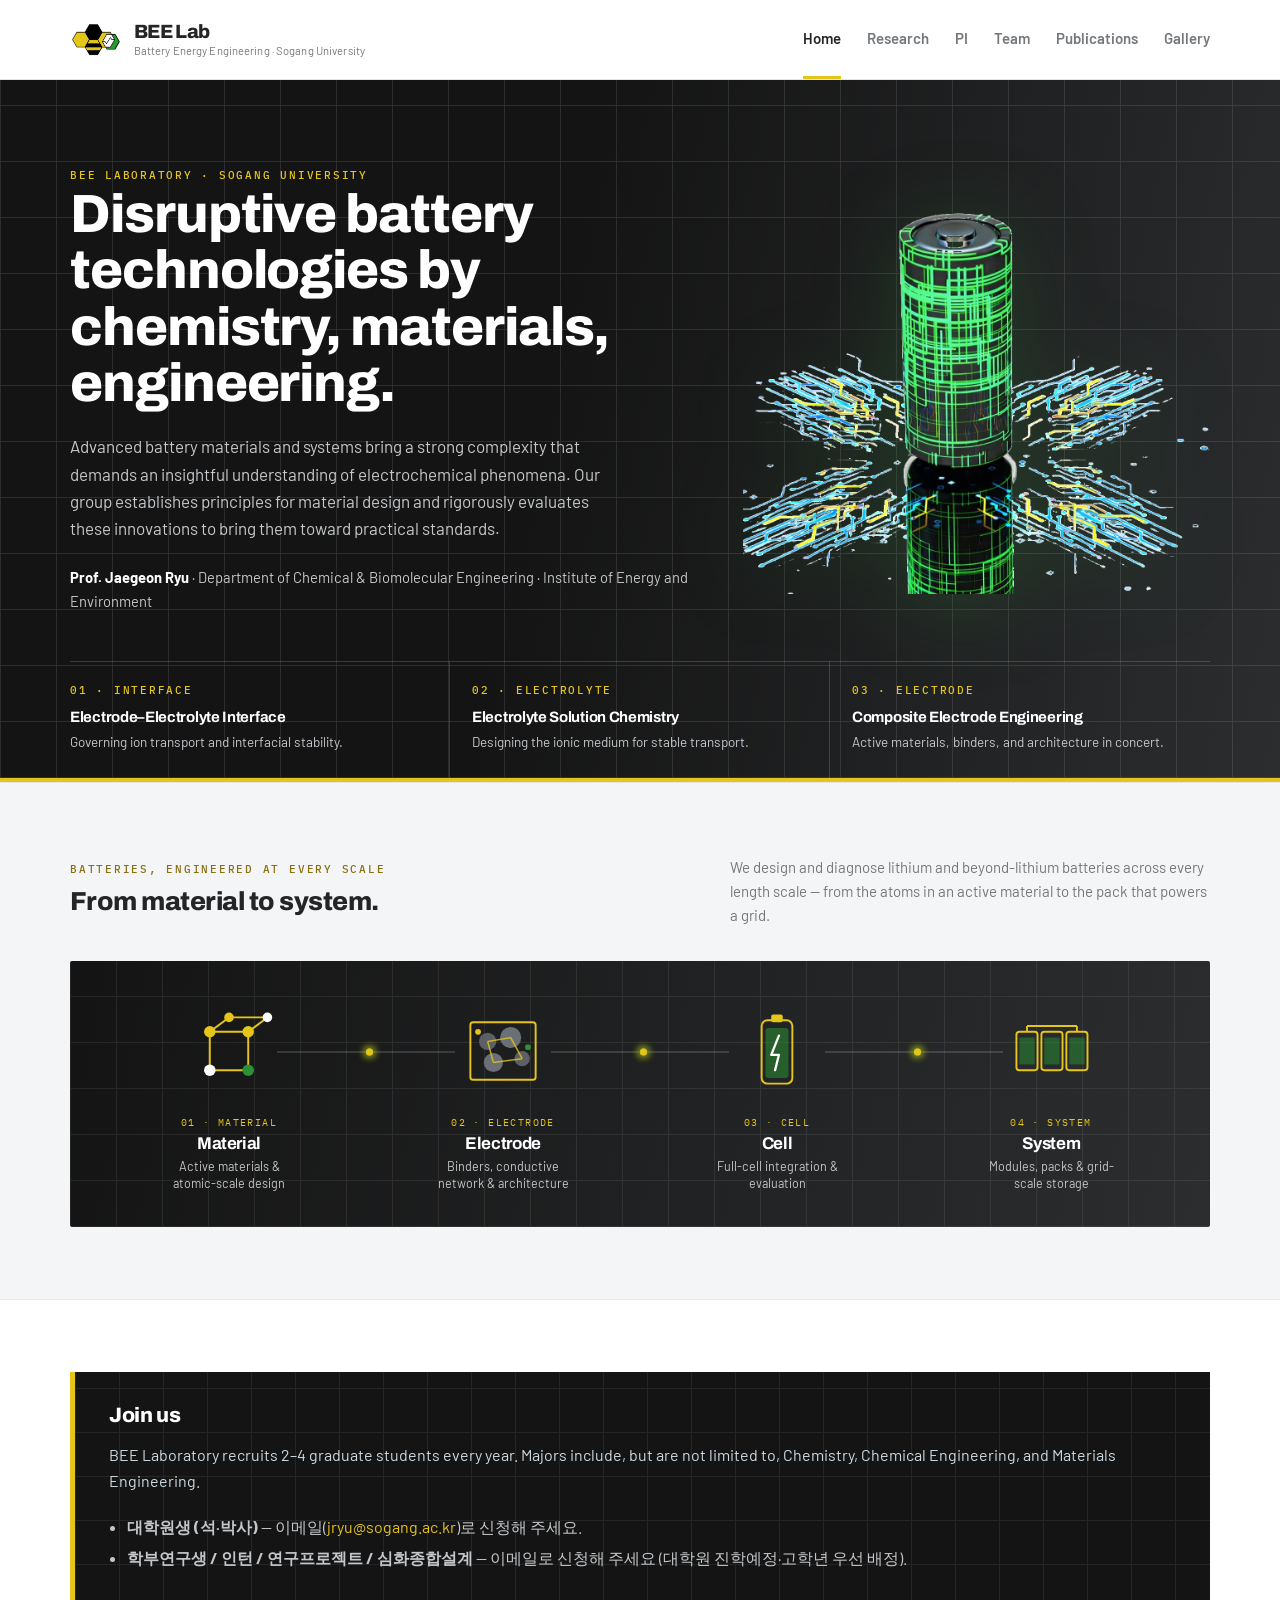
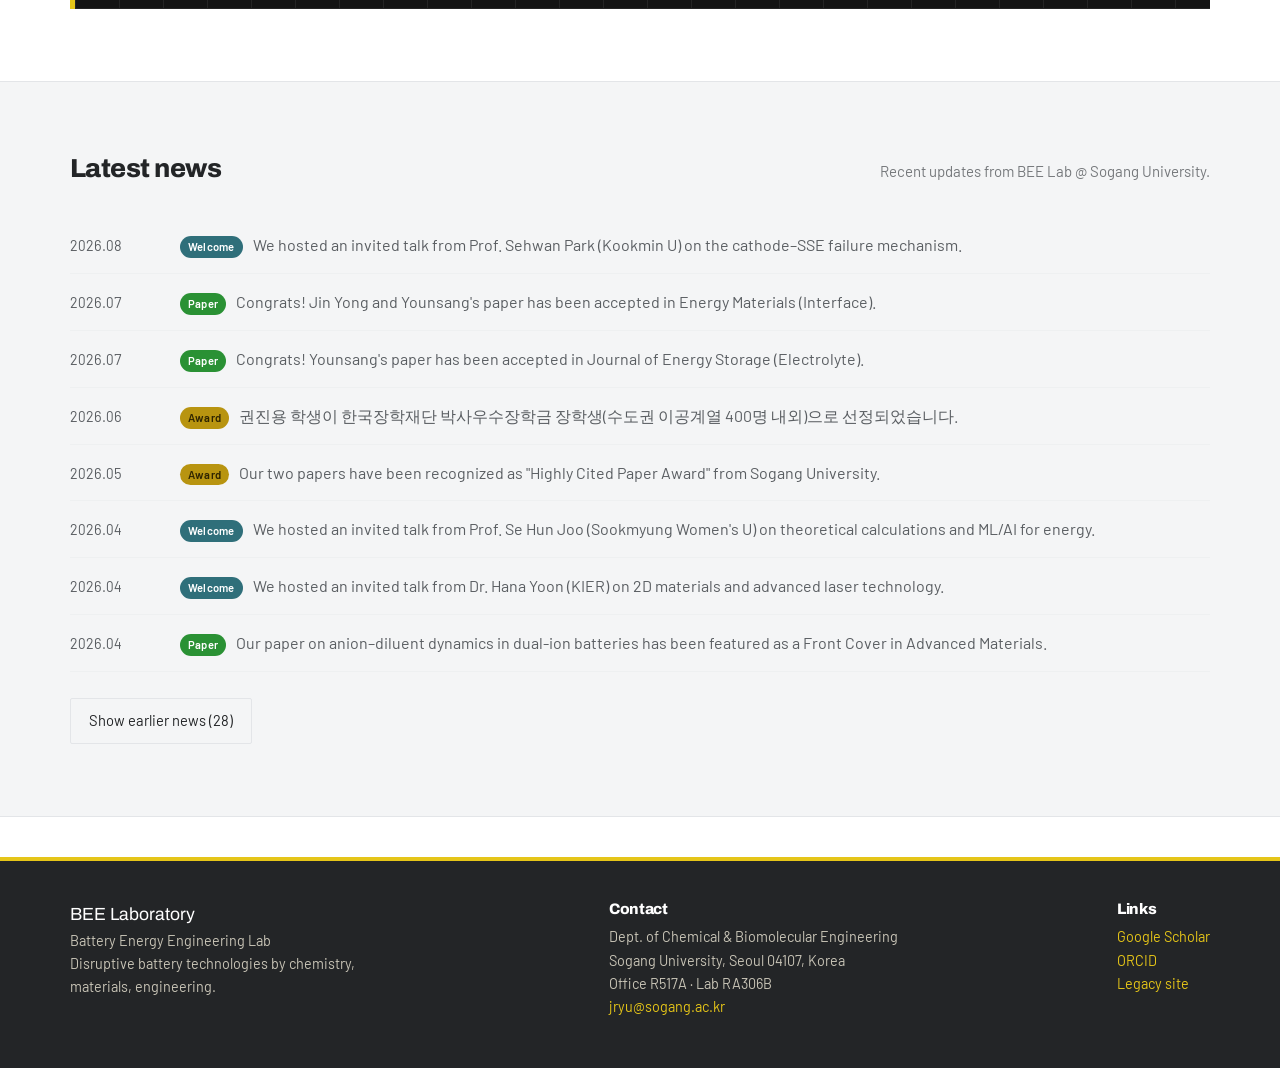
==== index.html @ 7485e9df "Add files via upload" ====
<!DOCTYPE html>
<html lang="en">
<head>
  <meta charset="UTF-8">
  <meta name="viewport" content="width=device-width, initial-scale=1">
  <title>BEE Lab — Battery Energy Engineering | Sogang University</title>
  <meta name="description" content="Disruptive battery technologies by chemistry, materials, and engineering. Prof. Jaegeon Ryu's group at Sogang University.">
  <link rel="preconnect" href="https://fonts.googleapis.com">
  <link rel="preconnect" href="https://fonts.gstatic.com" crossorigin>
  <link href="https://fonts.googleapis.com/css2?family=Archivo:wght@500;600;700;800&family=Barlow:wght@400;500;600;700&family=IBM+Plex+Mono:wght@500;600&display=swap" rel="stylesheet">
  <link rel="stylesheet" href="assets/css/style.css">
</head>
<body data-active="index.html">

  <section class="hero">
    <div class="wrap">
      <div class="hero-top">
        <div class="hero-copy">
          <span class="mono eyebrow">BEE Laboratory · Sogang University</span>
          <h1>Disruptive battery technologies by chemistry, materials, engineering.</h1>
          <p class="lead">
            Advanced battery materials and systems bring a strong complexity that demands an
            insightful understanding of electrochemical phenomena. Our group establishes
            principles for material design and rigorously evaluates these innovations to bring
            them toward practical standards.
          </p>
          <div class="affil">
            <strong>Prof. Jaegeon Ryu</strong> · Department of Chemical &amp; Biomolecular Engineering ·
            Institute of Energy and Environment
          </div>
        </div>
        <div class="hero-art">
          <img src="assets/img/hero-battery.png" alt="Battery cell on a circuit network">
        </div>
      </div>
      <div class="stream">
        <div>
          <span class="mono n">01 · Interface</span>
          <h3>Electrode–Electrolyte Interface</h3>
          <p>Governing ion transport and interfacial stability.</p>
        </div>
        <div>
          <span class="mono n">02 · Electrolyte</span>
          <h3>Electrolyte Solution Chemistry</h3>
          <p>Designing the ionic medium for stable transport.</p>
        </div>
        <div>
          <span class="mono n">03 · Electrode</span>
          <h3>Composite Electrode Engineering</h3>
          <p>Active materials, binders, and architecture in concert.</p>
        </div>
      </div>
    </div>
  </section>

  <section class="block alt">
    <div class="wrap">
      <div class="section-head">
        <div>
          <div class="mono" style="color:var(--accent-deep);margin-bottom:8px">Batteries, engineered at every scale</div>
          <h2>From material to system.</h2>
        </div>
        <p>We design and diagnose lithium and beyond-lithium batteries across every length
        scale — from the atoms in an active material to the pack that powers a grid.</p>
      </div>
      <div class="sc-stage">
        <div class="sc-track">

          <div class="sc-node">
            <svg class="art" viewBox="0 0 100 100" fill="none">
              <g stroke="var(--accent)" stroke-width="2">
                <line x1="30" y1="30" x2="70" y2="30"/><line x1="30" y1="30" x2="30" y2="70"/>
                <line x1="70" y1="30" x2="70" y2="70"/><line x1="30" y1="70" x2="70" y2="70"/>
                <line x1="30" y1="30" x2="50" y2="15"/><line x1="70" y1="30" x2="90" y2="15"/>
                <line x1="50" y1="15" x2="90" y2="15"/>
              </g>
              <circle class="sc-blink" cx="30" cy="30" r="6" fill="var(--accent)"/>
              <circle class="sc-blink" cx="70" cy="30" r="6" fill="var(--accent)" style="animation-delay:.5s"/>
              <circle class="sc-blink" cx="30" cy="70" r="6" fill="#fff" style="animation-delay:1s"/>
              <circle class="sc-blink" cx="70" cy="70" r="6" fill="var(--green)" style="animation-delay:1.5s"/>
              <circle class="sc-blink" cx="50" cy="15" r="5" fill="var(--accent)" style="animation-delay:.8s"/>
              <circle class="sc-blink" cx="90" cy="15" r="5" fill="#fff" style="animation-delay:1.2s"/>
            </svg>
            <div class="step">01 · Material</div>
            <h3>Material</h3>
            <p>Active materials &amp; atomic-scale design</p>
            <div class="sc-connector"><span class="sc-ion i1"></span><span class="sc-ion i2"></span><span class="sc-ion i3"></span></div>
          </div>

          <div class="sc-node">
            <svg class="art" viewBox="0 0 100 100" fill="none">
              <rect x="16" y="20" width="68" height="60" rx="3" stroke="var(--accent)" stroke-width="2"/>
              <circle cx="34" cy="40" r="9" fill="#5b6066"/><circle cx="58" cy="36" r="11" fill="#6b7076"/>
              <circle cx="70" cy="58" r="8" fill="#5b6066"/><circle cx="40" cy="62" r="10" fill="#6b7076"/>
              <path d="M34 40 L58 36 M58 36 L70 58 M70 58 L40 62 M40 62 L34 40" stroke="var(--accent)" stroke-width="1.6" opacity=".8"/>
              <circle class="sc-blink" cx="24" cy="30" r="3" fill="var(--accent)"/>
              <circle class="sc-blink" cx="76" cy="46" r="3" fill="var(--green)" style="animation-delay:.6s"/>
            </svg>
            <div class="step">02 · Electrode</div>
            <h3>Electrode</h3>
            <p>Binders, conductive network &amp; architecture</p>
            <div class="sc-connector"><span class="sc-ion i1"></span><span class="sc-ion i2"></span><span class="sc-ion i3"></span></div>
          </div>

          <div class="sc-node">
            <svg class="art" viewBox="0 0 100 100" fill="none">
              <rect x="34" y="18" width="32" height="66" rx="6" stroke="var(--accent)" stroke-width="2"/>
              <rect x="44" y="12" width="12" height="8" rx="2" fill="var(--accent)"/>
              <rect class="sc-fill" x="38" y="26" width="24" height="52" rx="3" fill="var(--green)" opacity=".55" style="transform-origin:50px 78px"/>
              <path d="M52 34 L44 54 L52 54 L48 70" stroke="#fff" stroke-width="2.4" fill="none" stroke-linejoin="round" stroke-linecap="round"/>
            </svg>
            <div class="step">03 · Cell</div>
            <h3>Cell</h3>
            <p>Full-cell integration &amp; evaluation</p>
            <div class="sc-connector"><span class="sc-ion i1"></span><span class="sc-ion i2"></span><span class="sc-ion i3"></span></div>
          </div>

          <div class="sc-node">
            <svg class="art" viewBox="0 0 100 100" fill="none">
              <rect x="14" y="30" width="22" height="40" rx="3" stroke="var(--accent)" stroke-width="2"/>
              <rect x="40" y="30" width="22" height="40" rx="3" stroke="var(--accent)" stroke-width="2"/>
              <rect x="66" y="30" width="22" height="40" rx="3" stroke="var(--accent)" stroke-width="2"/>
              <rect class="sc-fill" x="17" y="36" width="16" height="28" fill="var(--green)" opacity=".5" style="transform-origin:25px 64px"/>
              <rect class="sc-fill" x="43" y="36" width="16" height="28" fill="var(--green)" opacity=".5" style="transform-origin:51px 64px;animation-delay:.6s"/>
              <rect class="sc-fill" x="69" y="36" width="16" height="28" fill="var(--green)" opacity=".5" style="transform-origin:77px 64px;animation-delay:1.2s"/>
              <line x1="25" y1="24" x2="25" y2="30" stroke="var(--accent)" stroke-width="2"/>
              <line x1="77" y1="24" x2="77" y2="30" stroke="var(--accent)" stroke-width="2"/>
              <line x1="25" y1="24" x2="77" y2="24" stroke="var(--accent)" stroke-width="2"/>
            </svg>
            <div class="step">04 · System</div>
            <h3>System</h3>
            <p>Modules, packs &amp; grid-scale storage</p>
          </div>

        </div>
      </div>
    </div>
  </section>

  <section class="block">
    <div class="wrap">
      <div class="recruit">
        <h3>Join us</h3>
        <p style="color:#cdd9e2;margin:0 0 4px">
          BEE Laboratory recruits 2–4 graduate students every year. Majors include, but are not
          limited to, Chemistry, Chemical Engineering, and Materials Engineering.
        </p>
        <ul>
          <li><b>대학원생 (석·박사)</b> — 이메일(<a href="mailto:jryu@sogang.ac.kr">jryu@sogang.ac.kr</a>)로 신청해 주세요.</li>
          <li><b>학부연구생 / 인턴 / 연구프로젝트 / 심화종합설계</b> — 이메일로 신청해 주세요 (대학원 진학예정·고학년 우선 배정).</li>
        </ul>
      </div>
    </div>
  </section>

  <section class="block alt">
    <div class="wrap">
      <div class="section-head">
        <h2>Latest news</h2>
        <p>Recent updates from BEE Lab @ Sogang University.</p>
      </div>
      <div id="news-home"></div>
    </div>
  </section>

  <script src="data/data.js"></script>
  <script src="assets/js/main.js"></script>
  <script>window.__PAGE_INIT__ = () => renderNews("news-home");</script>
</body>
</html>
---- assets/css/style.css ----
/* =========================================================================
   BEE Lab — Sogang University
   Stylesheet
   -------------------------------------------------------------------------
   색을 바꾸려면 아래 :root 변수만 수정하세요. 로고 색에 맞추려면
   --accent 와 --ink 두 값을 바꾸면 사이트 전체에 반영됩니다.
   ========================================================================= */

:root {
  /* --- Core palette --------------------------------------------------
     시안 느낌: 흰색/뉴트럴 그레이 기반. 포인트는 BEE 로고(검정·노랑·초록). */
  --ink:        #232527;   /* 헤드라인 (거의 검정) */
  --ink-soft:   #5a5e62;   /* 본문 */
  --muted:      #75787b;   /* 보조 텍스트 */
  --faint:      #9ba0a4;   /* 흐린 라벨 */
  --accent:     #e5c518;   /* 로고 노랑 — 배지·언더라인·강조 */
  --accent-deep:#8a6f0e;   /* 링크·hover용 어두운 골드 (대비 확보) */
  --green:      #2a9134;   /* 로고 초록 — 보조 포인트 */
  --green-deep: #1f6e27;

  /* --- Surfaces (흰색 기반) ------------------------------------------ */
  --bg:         #ffffff;   /* 흰색 배경 */
  --surface:    #ffffff;   /* 카드/패널 */
  --surface-2:  #f4f5f6;   /* 옅은 뉴트럴 구획 배경 */
  --line:       #e3e5e8;   /* 경계선 */
  --line-soft:  #eef0f1;

  /* --- Dark band (히어로·푸터 등 어두운 밴드) ------------------------ */
  --band-a:     #141414;   /* 벌 검정 */
  --band-b:     #2b2d2f;   /* 다크 그레이 */
  --band-ink:   #ffffff;
  --band-muted: #c4c7ca;
  --band-line:  rgba(255,255,255,.16);

  /* --- News type colors --------------------------------------------- */
  --t-paper:    #2a9134;   /* 로고 초록 */
  --t-award:    #b89410;   /* 골드 */
  --t-welcome:  #2f6f7a;   /* 틸 */
  --t-congrats: #a3562f;   /* 테라코타 */
  --t-misc:     #6a6a6a;

  /* --- Type --------------------------------------------------------- */
  --font-sans: "Barlow", -apple-system, BlinkMacSystemFont,
               "Segoe UI", "Malgun Gothic", sans-serif;
  --font-head: "Archivo", system-ui, sans-serif;
  --font-mono: "IBM Plex Mono", ui-monospace, Menlo, monospace;

  /* --- Metrics ------------------------------------------------------ */
  --maxw: 1200px;
  --radius: 2px;
  --shadow: 0 1px 2px rgba(35,37,39,.04), 0 6px 20px rgba(35,37,39,.05);
}

/* ---------------------------------------------------------------- reset */
*, *::before, *::after { box-sizing: border-box; }
html { -webkit-text-size-adjust: 100%; scroll-behavior: smooth; }
body {
  margin: 0;
  font-family: var(--font-sans);
  font-size: 16px;
  line-height: 1.6;
  color: var(--ink-soft);
  background: var(--bg);
  -webkit-font-smoothing: antialiased;
}
img { max-width: 100%; display: block; }
a { color: var(--accent-deep); text-decoration: none; }
a:hover { text-decoration: underline; }

h1, h2, h3, h4 { font-family: var(--font-head); font-weight: 800; line-height: 1.1; letter-spacing: -.02em; color: var(--ink); margin: 0; text-wrap: balance; }
p { margin: 0 0 1rem; }

/* mono label (eyebrow) — 시안 감성 */
.mono {
  font-family: var(--font-mono); font-size: 11px; letter-spacing: .16em;
  text-transform: uppercase; font-weight: 500;
}

.wrap { max-width: 1200px; margin: 0 auto; padding: 0 30px; }

/* ------------------------------------------------------------- header */
.site-header {
  position: sticky; top: 0; z-index: 50;
  background: rgba(255,255,255,.92);
  backdrop-filter: saturate(140%) blur(10px);
  border-bottom: 1px solid var(--line);
}
.site-header .wrap {
  display: flex; align-items: center; justify-content: space-between;
  min-height: 72px;
}
.brand { display: flex; align-items: center; gap: 13px; }
.brand img { height: 42px; width: auto; }
.brand .brand-text { line-height: 1.12; display: flex; flex-direction: column; gap: 2px; }
.brand .brand-name { font-family: var(--font-head); font-weight: 800; font-size: 1.2rem; letter-spacing: -.03em; color: var(--ink); }
.brand .brand-sub  { font-size: .7rem; color: var(--muted); letter-spacing: .01em; }

/* Fallback bee-mark (로고 이미지가 없을 때 표시) */
.brand .mark {
  height: 42px; width: 42px;
  background: var(--band-a); color: var(--accent);
  display: grid; place-items: center;
  font-family: var(--font-head); font-weight: 800; font-size: 1.2rem;
}

/* nav */
.nav { display: flex; gap: 26px; align-items: center; }
.nav a {
  color: var(--muted); font-size: 15px; font-weight: 600;
  padding: 26px 0; text-decoration: none;
  border-bottom: 3px solid transparent; transition: color .15s, border-color .15s;
}
.nav a:hover { color: var(--ink); text-decoration: none; }
.nav a.active { color: var(--ink); border-bottom-color: var(--accent); }
.nav a.active::after { display: none; }
.nav-toggle {
  display: none; background: none; border: 1px solid var(--line);
  padding: 8px 10px; cursor: pointer;
}
.nav-toggle span { display: block; width: 20px; height: 2px; background: var(--ink); margin: 4px 0; }

/* ---------------------------------------------------------------- hero */
.hero {
  background: linear-gradient(102deg, var(--band-a) 0%, var(--band-a) 42%, var(--band-b) 100%);
  color: var(--band-ink); position: relative; overflow: hidden;
  border-bottom: 4px solid var(--accent);
}
.hero::after {
  content: ""; position: absolute; inset: 0; pointer-events: none; opacity: .10;
  background-image:
    repeating-linear-gradient(0deg,#fff 0 1px,transparent 1px 56px),
    repeating-linear-gradient(90deg,#fff 0 1px,transparent 1px 56px);
}
.hero .wrap { position: relative; z-index: 1; padding: 80px 30px 0; }
.hero-top {
  display: grid; grid-template-columns: 1.15fr .85fr; gap: 40px; align-items: center;
}
.hero-copy { min-width: 0; }
.hero-art { display: flex; justify-content: center; align-items: center; }
.hero-art img {
  max-width: 100%; max-height: 460px; width: auto;
  filter: drop-shadow(0 10px 40px rgba(42,145,52,.25));
}
.hero .eyebrow { color: var(--accent); margin-bottom: 18px; }
.hero h1 {
  font-size: clamp(32px, 4.2vw, 54px); font-weight: 800; line-height: 1.05;
  margin: 0; max-width: 18ch; color: #fff;
}
.hero p.lead {
  color: var(--band-muted); max-width: 56ch; font-size: 17px;
  margin: 22px 0 0;
}
.hero .affil { margin: 24px 0 0; font-size: .92rem; color: var(--band-muted); }
.hero .affil strong { color: #fff; }

/* hero stat stream (3칸) */
.stream {
  position: relative; z-index: 1;
  display: grid; grid-template-columns: repeat(3, minmax(0,1fr));
  border-top: 1px solid var(--band-line); margin-top: 48px;
}
.stream div { padding: 20px 22px 26px; border-right: 1px solid var(--band-line); }
.stream div:first-child { padding-left: 0; }
.stream div:last-child { border-right: 0; }
.stream .n { color: var(--accent); display: block; margin-bottom: 8px; }
.stream h3 { font-size: 15px; font-weight: 700; line-height: 1.3; color: #fff; }
.stream p { margin: 5px 0 0; color: var(--band-muted); font-size: 13.5px; line-height: 1.45; }

/* --------------------------------------------------------- section base */
section.block { padding: 72px 0; }
section.block.alt { background: var(--surface-2); border-top: 1px solid var(--line); border-bottom: 1px solid var(--line); }
.section-head { display: flex; align-items: baseline; justify-content: space-between; gap: 24px; flex-wrap: wrap; margin-bottom: 34px; }
.section-head h2 { font-size: 26px; font-weight: 800; margin-bottom: 0; }
.section-head p { color: var(--muted); font-size: 15px; max-width: 60ch; margin: 0; }

/* ---------------------------------------------------------- page intro */
.page-intro { padding: 64px 0 8px; }
.page-intro .eyebrow { color: var(--accent-deep); margin-bottom: 14px; }
.page-intro h1 { font-size: clamp(30px, 4vw, 46px); font-weight: 800; margin-bottom: 16px; }
.page-intro p { color: var(--muted); max-width: 64ch; font-size: 17px; }

/* ------------------------------------------------------- recruit strip */
.recruit {
  background: var(--band-a); color: #e8e9ea;
  padding: 32px 34px; display: grid; gap: 10px;
  border-left: 5px solid var(--accent); position: relative; overflow: hidden;
}
.recruit::after {
  content: ""; position: absolute; inset: 0; pointer-events: none; opacity: .07;
  background-image:
    repeating-linear-gradient(0deg,#fff 0 1px,transparent 1px 44px),
    repeating-linear-gradient(90deg,#fff 0 1px,transparent 1px 44px);
}
.recruit > * { position: relative; z-index: 1; }
.recruit h3 { color: #fff; font-size: 1.3rem; margin-bottom: 6px; }
.recruit ul { margin: 0; padding-left: 1.1em; }
.recruit li { margin: 6px 0; color: var(--band-muted); }
.recruit a { color: var(--accent); }

/* ------------------------------------------------------------- news */
.news-list { display: grid; gap: 0; }
.news-item {
  display: grid; grid-template-columns: 92px 1fr; gap: 18px;
  padding: 15px 0; border-bottom: 1px solid var(--line-soft);
  align-items: start;
}
.news-item .date { font-variant-numeric: tabular-nums; color: var(--ink-soft); font-size: .9rem; padding-top: 2px; }
.news-item .body { display: flex; gap: 10px; align-items: baseline; flex-wrap: wrap; }
.news-item .tag {
  font-size: .7rem; font-weight: 600; letter-spacing: .02em;
  padding: 2px 8px; border-radius: 999px; white-space: nowrap;
  color: #fff;
}
.tag.paper { background: var(--t-paper); }
.tag.award { background: var(--t-award); color: #2e2400; }
.tag.welcome { background: var(--t-welcome); }
.tag.congrats { background: var(--t-congrats); }
.tag.misc { background: var(--t-misc); }
.news-item .text { flex: 1 1 300px; }
.news-year {
  font-family: var(--font-head); font-size: 1.15rem; color: var(--ink);
  margin: 30px 0 6px; padding-bottom: 6px; border-bottom: 2px solid var(--accent);
  display: inline-block;
}
.news-toggle {
  margin-top: 26px; background: none; border: 1px solid var(--line);
  color: var(--ink); padding: 10px 18px; border-radius: var(--radius);
  cursor: pointer; font: inherit; font-size: .92rem;
}
.news-toggle:hover { background: var(--surface-2); }

/* --------------------------------------------------------- research */
.research-area {
  display: grid; grid-template-columns: minmax(0, 440px) 1fr; gap: 40px;
  padding: 44px 0; border-bottom: 1px solid var(--line); align-items: start;
}
.research-area:first-child { padding-top: 20px; }
.research-area:last-child { border-bottom: none; }
.research-area .ra-media {
  background: var(--surface-2); border: 1px solid var(--line);
  border-radius: var(--radius); aspect-ratio: 4/3;
  display: grid; place-items: center; color: var(--muted);
  font-size: .85rem; overflow: hidden;
}
.research-area .ra-media img { width: 100%; height: 100%; object-fit: cover; }
.research-area h3 { font-size: 1.6rem; margin-bottom: 4px; }
.research-area .ra-sub { color: var(--accent-deep); font-weight: 600; margin-bottom: 14px; }
.research-area .ra-body { color: var(--ink-soft); }
.research-area .ra-refs { margin-top: 20px; }
.research-area .ra-refs .ra-refs-title {
  font-family: var(--font-mono); font-size: 11px; letter-spacing: .14em;
  text-transform: uppercase; font-weight: 600; color: var(--muted);
  padding-bottom: 8px; border-bottom: 2px solid var(--accent);
  display: inline-block; margin-bottom: 12px;
}
.research-area .ra-refs ul { margin: 0; padding: 0; list-style: none; }
.research-area .ra-refs li {
  color: var(--ink-soft); font-size: .92rem; margin: 0; padding: 7px 0 7px 14px;
  border-bottom: 1px solid var(--line-soft); position: relative;
}
.research-area .ra-refs li::before {
  content: ""; position: absolute; left: 0; top: 15px;
  width: 5px; height: 5px; background: var(--accent);
}
@media (max-width: 820px){
  .research-area { grid-template-columns: 1fr; gap: 20px; }
  .research-area .ra-media { aspect-ratio: 16/9; max-height: 320px; }
}

/* ------------------------------------------------------------- team */
.team-section-title {
  font-family: var(--font-head); font-size: 1.35rem; margin: 46px 0 20px;
  padding-bottom: 8px; border-bottom: 2px solid var(--accent); display: inline-block;
}
.team-grid { display: grid; grid-template-columns: repeat(auto-fill, minmax(230px, 1fr)); gap: 22px; }
.member {
  background: var(--surface); border: 1px solid var(--line);
  border-radius: var(--radius); overflow: hidden; box-shadow: var(--shadow);
}
.member .photo {
  aspect-ratio: 1/1; background: var(--surface-2);
  display: grid; place-items: center; overflow: hidden;
}
.member .photo img { width: 100%; height: 100%; object-fit: cover; }
.member .avatar {
  width: 100%; height: 100%;
  display: grid; place-items: center;
  background: linear-gradient(135deg, #1a1a1a 0%, #3a3520 100%);
  color: var(--accent); font-family: var(--font-head); font-size: 2.4rem; font-weight: 600;
}
.member .info { padding: 16px 16px 18px; }
.member .m-name { font-family: var(--font-head); font-weight: 600; font-size: 1.1rem; }
.member .m-name .ko { color: var(--ink-soft); font-family: var(--font-sans); font-size: .9rem; font-weight: 400; margin-left: 6px; }
.member .m-tag {
  display: inline-block; margin-left: 6px; font-size: .68rem; font-weight: 600;
  color: #fff; background: var(--accent); padding: 1px 7px; border-radius: 999px;
  vertical-align: middle;
}
.member .m-research { color: var(--ink-soft); font-size: .9rem; margin: 6px 0 8px; }
.member .m-email { font-size: .82rem; word-break: break-all; }
.member .m-notes { margin: 10px 0 0; padding-left: 1em; }
.member .m-notes li { font-size: .78rem; color: var(--ink-soft); margin: 4px 0; }
.member .m-current { font-size: .82rem; color: var(--ink); margin-top: 6px; }
.member .m-current b { color: var(--accent-deep); }
.member.pi-card { grid-column: 1 / -1; display: grid; grid-template-columns: 200px 1fr; }
.member.pi-card .photo { aspect-ratio: auto; }
@media (max-width: 560px){ .member.pi-card { grid-template-columns: 1fr; } }

/* ------------------------------------------------------ publications */
.pub-filters { display: flex; flex-wrap: wrap; gap: 8px; margin-bottom: 28px; }
.pub-filters button {
  font: inherit; font-size: .88rem; padding: 7px 14px; cursor: pointer;
  background: var(--surface); border: 1px solid var(--line);
  border-radius: 999px; color: var(--ink-soft); transition: all .15s;
}
.pub-filters button:hover { border-color: var(--accent); color: var(--ink); }
.pub-filters button.active { background: var(--ink); color: #fff; border-color: var(--ink); }

.pub-year-head {
  font-family: var(--font-head); font-size: 1.3rem; color: var(--ink);
  margin: 34px 0 4px;
}
.pub {
  padding: 18px 0; border-bottom: 1px solid var(--line-soft);
  display: grid; grid-template-columns: 40px 1fr; gap: 16px;
}
.pub .pub-num {
  font-family: var(--font-head); font-size: 1rem; color: var(--accent-deep);
  padding-top: 2px; font-variant-numeric: tabular-nums;
}
.pub .pub-title { font-weight: 600; color: var(--ink); margin-bottom: 4px; }
.pub .pub-title a { color: var(--ink); }
.pub .pub-title a:hover { color: var(--accent-deep); }
.pub .pub-authors { font-size: .88rem; color: var(--ink-soft); margin-bottom: 3px; }
.pub .pub-venue { font-size: .88rem; color: var(--ink); margin-bottom: 8px; font-style: italic; }
.pub .pub-badges { display: flex; flex-wrap: wrap; gap: 6px; align-items: center; }
.badge {
  font-size: .7rem; font-weight: 600; padding: 2px 8px; border-radius: 999px;
  border: 1px solid var(--line); color: var(--ink-soft); background: var(--surface);
}
.badge.impact { border-color: var(--line); }
.badge.cover  { background: var(--accent); color: #3a2f00; border-color: var(--accent); font-weight: 700; }
.badge.oa     { background: var(--green); color: #fff; border-color: var(--green); }
.badge.status-revision  { background: #7a5a2f; color:#fff; border:none; }
.badge.status-submitted { background: #4a6070; color:#fff; border:none; }
.badge.status-inprep    { background: var(--surface-2); color: var(--ink-soft); }
.pub .pub-press { margin-top: 8px; font-size: .8rem; color: var(--ink-soft); }
.pub .pub-press a { margin-right: 4px; }

.chapter { padding: 14px 0; border-bottom: 1px solid var(--line-soft); }
.chapter .c-title { font-weight: 600; }
.chapter .c-meta { font-size: .88rem; color: var(--ink-soft); }

/* ------------------------------------------------------------- PI page */
.pi-header { display: grid; grid-template-columns: 220px 1fr; gap: 34px; align-items: start; padding: 48px 0; border-bottom: 1px solid var(--line); }
.pi-header .pi-photo { background: var(--surface-2); border: 1px solid var(--line); border-radius: var(--radius); aspect-ratio: 3/4; display:grid; place-items:center; overflow:hidden; color: var(--ink-soft); font-size:.85rem; }
.pi-header .pi-photo img { width:100%; height:100%; object-fit: cover; }
.pi-header h1 { font-size: 2rem; margin-bottom: 4px; }
.pi-header .pi-role { color: var(--accent-deep); font-weight: 500; margin-bottom: 16px; }
.pi-contact { font-size: .92rem; color: var(--ink-soft); display: grid; gap: 3px; margin-bottom: 16px; }
.pi-contact b { color: var(--ink); font-weight: 600; }
.pi-social { display: flex; gap: 10px; flex-wrap: wrap; }
.pi-social a {
  font-size: .85rem; border: 1px solid var(--line); padding: 6px 12px;
  border-radius: 999px; color: var(--ink);
}
.pi-social a:hover { border-color: var(--accent); text-decoration: none; }
@media (max-width: 640px){ .pi-header { grid-template-columns: 1fr; } .pi-header .pi-photo { max-width: 220px; } }

.cv-block { padding: 32px 0; border-bottom: 1px solid var(--line-soft); }
.cv-block h2 { font-size: 1.3rem; margin-bottom: 16px; }
.cv-row { display: grid; grid-template-columns: 130px 1fr; gap: 16px; padding: 7px 0; }
.cv-row .yr { color: var(--accent-deep); font-weight: 600; font-size: .9rem; font-variant-numeric: tabular-nums; }
.cv-row .desc { color: var(--ink); }
.cv-list { columns: 2; column-gap: 32px; }
.cv-list li { margin: 5px 0; break-inside: avoid; }
@media (max-width: 640px){ .cv-list { columns: 1; } .cv-row { grid-template-columns: 90px 1fr; gap: 10px; } }
.sel-pub { padding: 10px 0; border-bottom: 1px solid var(--line-soft); }
.sel-pub .sp-title { font-weight: 600; }
.sel-pub .sp-venue { font-size: .88rem; color: var(--ink-soft); font-style: italic; }

/* ------------------------------------------------------------- gallery */
.gallery-grid {
  display: grid; grid-template-columns: repeat(auto-fill, minmax(200px, 1fr));
  gap: 14px;
}
.gphoto { margin: 0; cursor: pointer; }
.gphoto:focus-visible { outline: 2px solid var(--accent); outline-offset: 3px; }
.gphoto-img {
  aspect-ratio: 1/1; overflow: hidden; border-radius: var(--radius);
  border: 1px solid var(--line); background: var(--surface-2);
}
.gphoto-img img { width: 100%; height: 100%; object-fit: cover; transition: transform .25s; }
.gphoto:hover .gphoto-img img { transform: scale(1.04); }
.gphoto-missing {
  width: 100%; height: 100%; display: grid; place-items: center;
  color: var(--ink-soft); font-size: .72rem; text-align: center; padding: 8px; word-break: break-all;
}
.gphoto figcaption { font-size: .84rem; color: var(--ink); margin-top: 8px; line-height: 1.35; }
.gphoto figcaption .gdate { color: var(--ink-soft); font-variant-numeric: tabular-nums; }
.gallery-empty {
  border: 1px dashed var(--line); border-radius: var(--radius);
  padding: 44px 28px; text-align: center; color: var(--ink);
}
.gallery-empty p { margin: 4px 0; }
.gallery-empty .hint { color: var(--ink-soft); font-size: .9rem; }
.gallery-empty code { background: var(--surface-2); padding: 1px 6px; border-radius: 3px; font-size: .85em; }

/* lightbox */
.lightbox {
  position: fixed; inset: 0; z-index: 100;
  background: rgba(15,15,15,.92);
  display: none; align-items: center; justify-content: center;
}
.lightbox.open { display: flex; }
.lightbox .lb-img { max-width: 90vw; max-height: 82vh; object-fit: contain; border-radius: 4px; }
.lightbox .lb-cap {
  position: absolute; bottom: 22px; left: 0; right: 0; text-align: center;
  color: #eee; font-size: .95rem; padding: 0 20px;
}
.lightbox button {
  position: absolute; background: rgba(255,255,255,.1); color: #fff;
  border: none; cursor: pointer; border-radius: 50%;
  width: 46px; height: 46px; font-size: 1.6rem; line-height: 1;
  display: grid; place-items: center; transition: background .15s;
}
.lightbox button:hover { background: var(--accent); color: #2e2400; }
.lightbox .lb-close { top: 20px; right: 22px; }
.lightbox .lb-prev { left: 18px; top: 50%; transform: translateY(-50%); }
.lightbox .lb-next { right: 18px; top: 50%; transform: translateY(-50%); }
@media (max-width: 560px){
  .lightbox .lb-prev { left: 8px; } .lightbox .lb-next { right: 8px; }
  .lightbox button { width: 40px; height: 40px; }
}

/* ------------------------------------------------------- scale chain */
.sc-stage {
  position: relative; background: linear-gradient(102deg, var(--band-a), var(--band-b));
  border-radius: var(--radius); padding: 42px 22px 34px; overflow: hidden;
}
.sc-stage::after {
  content: ""; position: absolute; inset: 0; opacity: .08; pointer-events: none;
  background-image:
    repeating-linear-gradient(0deg,#fff 0 1px,transparent 1px 46px),
    repeating-linear-gradient(90deg,#fff 0 1px,transparent 1px 46px);
}
.sc-track { position: relative; z-index: 1; display: grid; grid-template-columns: repeat(4,1fr); gap: 0; }
.sc-node { display: flex; flex-direction: column; align-items: center; text-align: center; padding: 0 10px; position: relative; }
.sc-node .art { width: 96px; height: 96px; margin-bottom: 16px; }
.sc-node .step { font-family: var(--font-mono); font-size: 10px; letter-spacing: .14em; text-transform: uppercase; color: var(--accent); margin-bottom: 4px; }
.sc-node h3 { font-family: var(--font-head); font-weight: 700; font-size: 17px; color: #fff; margin: 0 0 4px; }
.sc-node p { font-size: 12.5px; line-height: 1.4; color: var(--band-muted); margin: 0; max-width: 20ch; }

.sc-connector {
  position: absolute; top: 48px; left: calc(50% + 48px); width: calc(100% - 96px); height: 2px;
  background: rgba(255,255,255,.14); z-index: 0; overflow: visible;
}
.sc-node:last-child .sc-connector { display: none; }
.sc-ion {
  position: absolute; top: 50%; width: 7px; height: 7px; border-radius: 50%;
  background: var(--accent); box-shadow: 0 0 8px var(--accent);
  transform: translateY(-50%); animation: sc-flow 2.4s linear infinite;
}
.sc-ion.i2 { animation-delay: .8s; background: var(--green); box-shadow: 0 0 8px var(--green); }
.sc-ion.i3 { animation-delay: 1.6s; }
@keyframes sc-flow { 0%{left:0;opacity:0} 10%{opacity:1} 90%{opacity:1} 100%{left:100%;opacity:0} }

.sc-node .art { animation: sc-pulse 8s ease-in-out infinite; }
.sc-node:nth-child(1) .art { animation-delay: 0s; }
.sc-node:nth-child(2) .art { animation-delay: 2s; }
.sc-node:nth-child(3) .art { animation-delay: 4s; }
.sc-node:nth-child(4) .art { animation-delay: 6s; }
@keyframes sc-pulse {
  0%,100%{ filter: drop-shadow(0 0 0 transparent); }
  12%{ filter: drop-shadow(0 0 14px rgba(229,197,24,.7)); }
  25%{ filter: drop-shadow(0 0 0 transparent); }
}
.sc-blink { animation: sc-blink 3s ease-in-out infinite; }
@keyframes sc-blink { 0%,100%{opacity:.5} 50%{opacity:1} }
.sc-fill { animation: sc-charge 4s ease-in-out infinite; }
@keyframes sc-charge { 0%,100%{transform:scaleY(.4)} 50%{transform:scaleY(1)} }

@media (max-width: 760px) {
  .sc-track { grid-template-columns: 1fr 1fr; gap: 30px 0; }
  .sc-connector { display: none; }
  .sc-node .art { width: 80px; height: 80px; }
}
@media (prefers-reduced-motion: reduce) {
  .sc-ion, .sc-node .art, .sc-blink, .sc-fill { animation: none; }
}

/* ------------------------------------------------------------- footer */
.site-footer {
  margin-top: 40px; background: var(--ink); color: #c8c4b6;
  padding: 40px 0 34px; font-size: .9rem;
  border-top: 4px solid var(--accent);
}
.site-footer .wrap { display: flex; flex-wrap: wrap; gap: 24px; justify-content: space-between; }
.site-footer .f-brand { color: #fff; font-family: var(--font-head); font-size: 1.1rem; }
.site-footer a { color: var(--accent); }
.site-footer .f-col { max-width: 320px; }
.site-footer .f-col h4 { color:#fff; font-size:.95rem; margin-bottom:8px; }

/* ------------------------------------------------------- responsive */
@media (max-width: 900px) {
  .hero-top { grid-template-columns: 1fr; gap: 24px; }
  .hero-art { order: -1; }
  .hero-art img { max-height: 300px; }
}
@media (max-width: 760px) {
  .stream { grid-template-columns: 1fr; }
  .stream div { border-right: 0; padding-left: 0; border-bottom: 1px solid var(--band-line); }
  .nav {
    position: absolute; top: 72px; left: 0; right: 0;
    flex-direction: column; align-items: stretch; gap: 0;
    background: var(--bg); border-bottom: 1px solid var(--line);
    padding: 8px 16px 16px; display: none;
  }
  .nav.open { display: flex; }
  .nav a { padding: 14px 8px; border-bottom: 1px solid var(--line-soft); }
  .nav a.active { border-bottom-color: var(--line-soft); }
  .nav a.active::after { display: none; }
  .nav-toggle { display: block; }
  .hero .wrap { padding-top: 54px; }
  .news-item { grid-template-columns: 76px 1fr; gap: 12px; }
  .cv-row { grid-template-columns: 84px 1fr; }
}

/* reduced motion */
@media (prefers-reduced-motion: reduce) {
  html { scroll-behavior: auto; }
  * { transition: none !important; }
}
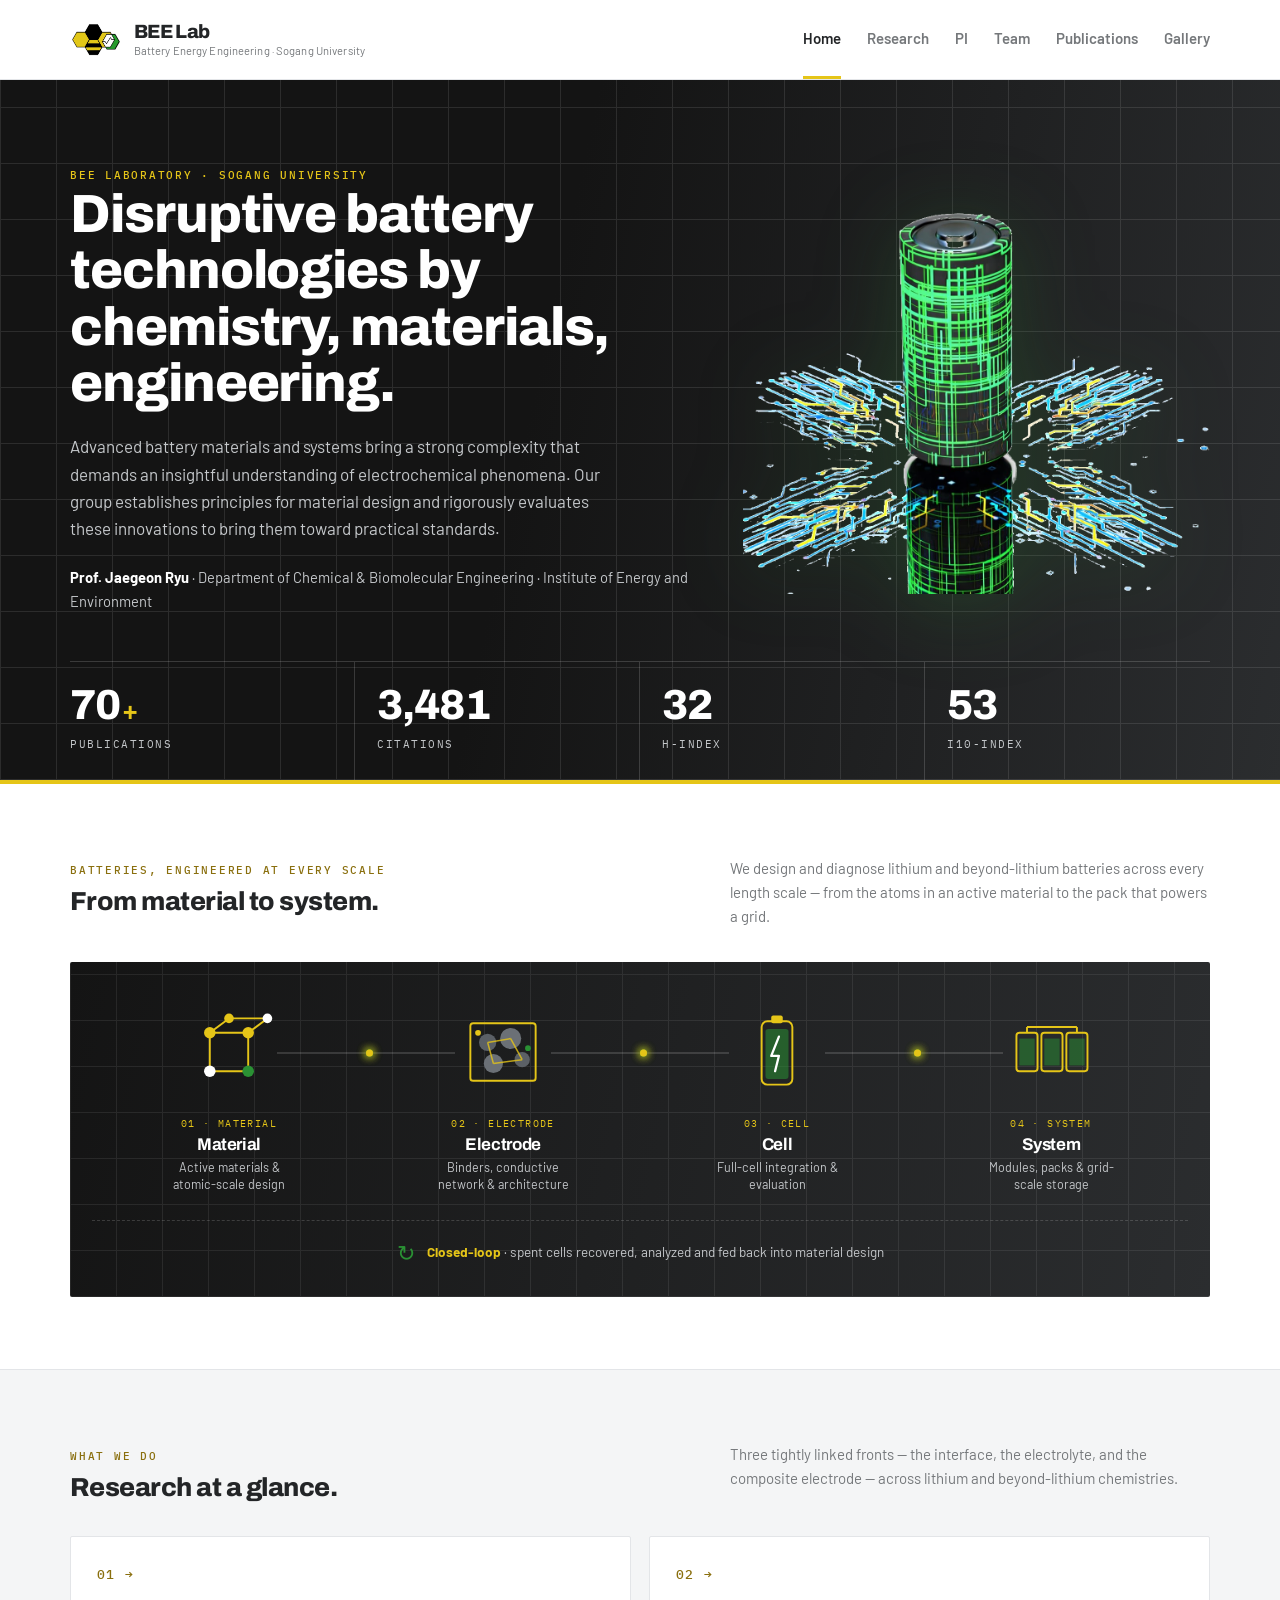
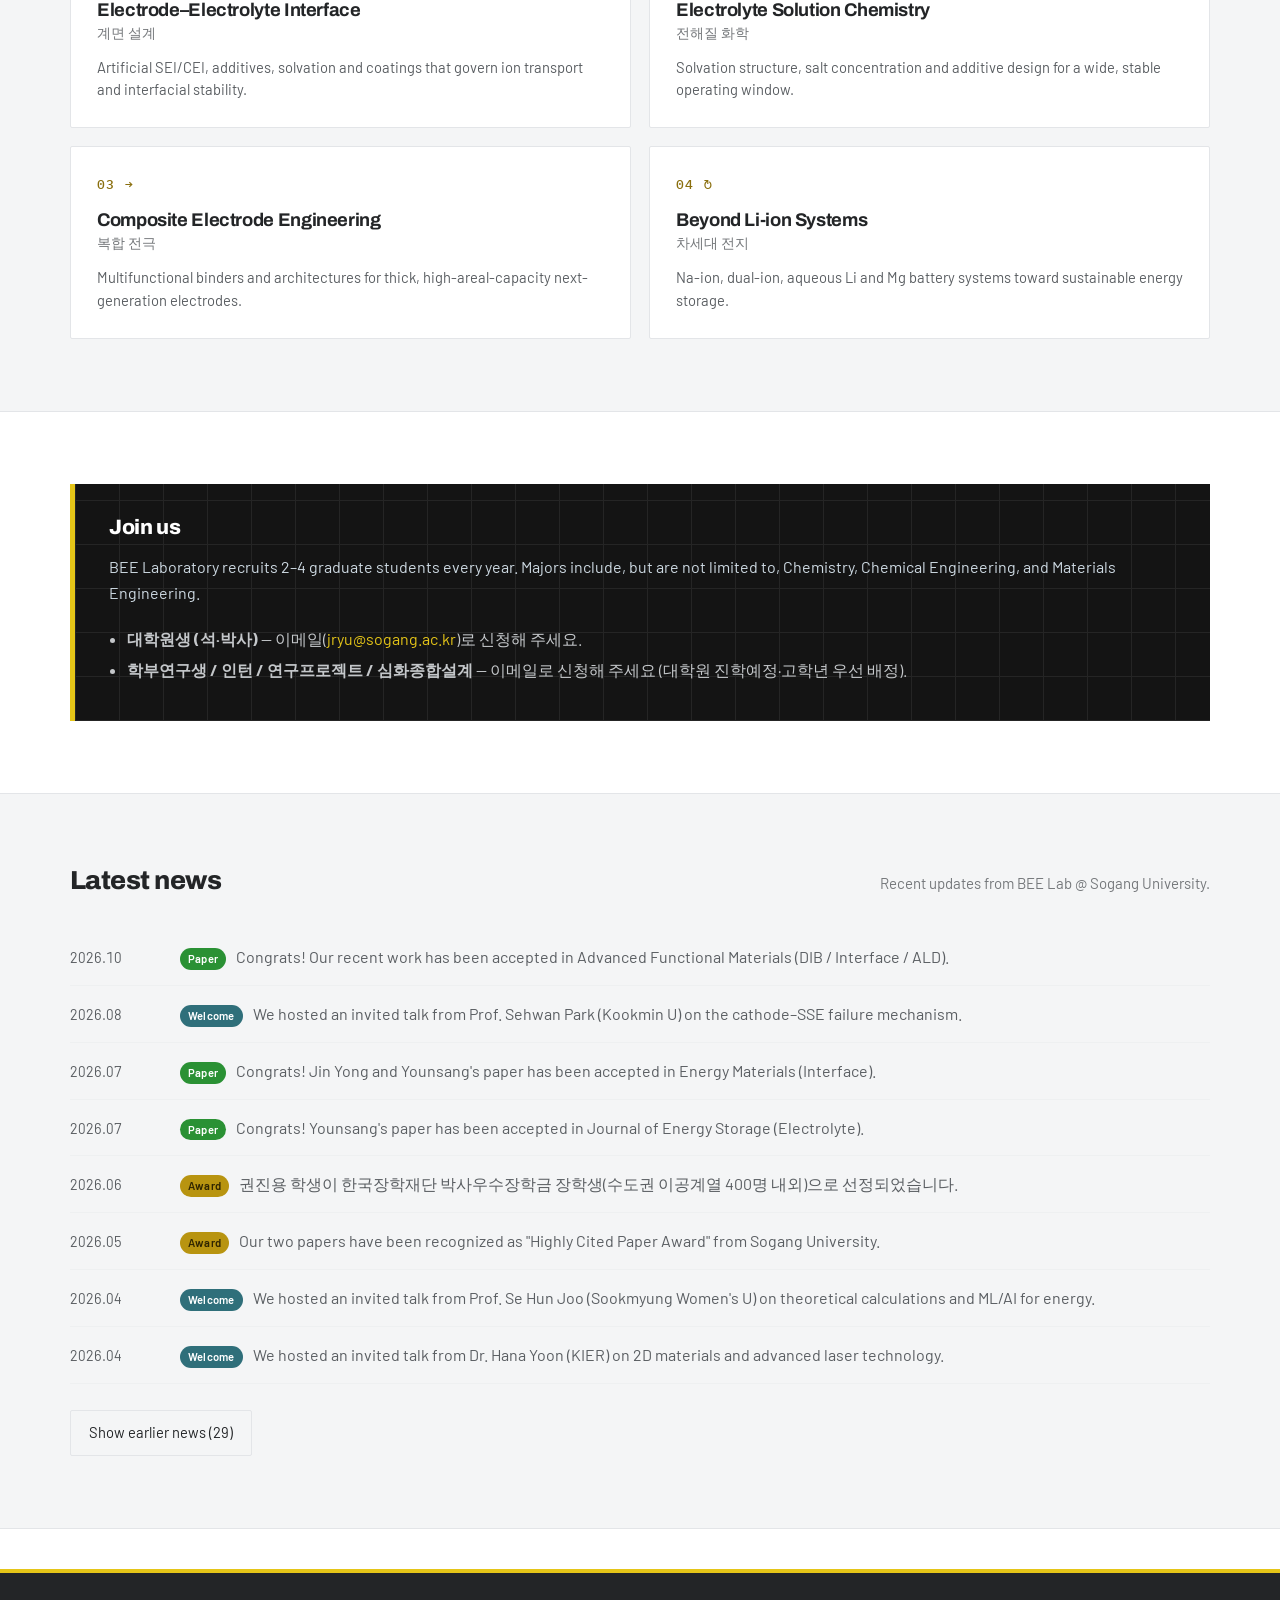
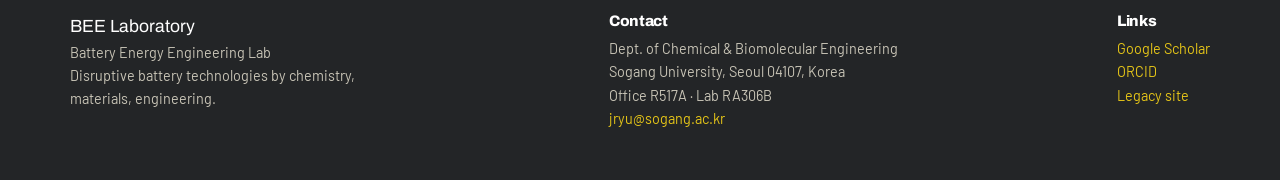
==== commit 4bc196bb: "Add files via upload" ====
--- a/index.html
+++ b/index.html
@@ -33,27 +33,11 @@
           <img src="assets/img/hero-battery.png" alt="Battery cell on a circuit network">
         </div>
       </div>
-      <div class="stream">
-        <div>
-          <span class="mono n">01 · Interface</span>
-          <h3>Electrode–Electrolyte Interface</h3>
-          <p>Governing ion transport and interfacial stability.</p>
-        </div>
-        <div>
-          <span class="mono n">02 · Electrolyte</span>
-          <h3>Electrolyte Solution Chemistry</h3>
-          <p>Designing the ionic medium for stable transport.</p>
-        </div>
-        <div>
-          <span class="mono n">03 · Electrode</span>
-          <h3>Composite Electrode Engineering</h3>
-          <p>Active materials, binders, and architecture in concert.</p>
-        </div>
-      </div>
+      <div class="stats" id="hero-stats"></div>
     </div>
   </section>
 
-  <section class="block alt">
+  <section class="block">
     <div class="wrap">
       <div class="section-head">
         <div>
@@ -133,6 +117,49 @@
           </div>
 
         </div>
+        <div class="sc-loop">
+          <span class="sc-loop-icon">↻</span>
+          <span class="sc-loop-text"><b>Closed-loop</b> · spent cells recovered, analyzed and fed back into material design</span>
+        </div>
+      </div>
+    </div>
+  </section>
+
+  <section class="block alt">
+    <div class="wrap">
+      <div class="section-head">
+        <div>
+          <div class="mono" style="color:var(--accent-deep);margin-bottom:8px">What we do</div>
+          <h2>Research at a glance.</h2>
+        </div>
+        <p>Three tightly linked fronts — the interface, the electrolyte, and the composite
+        electrode — across lithium and beyond-lithium chemistries.</p>
+      </div>
+      <div class="whatwedo">
+        <a class="wwd-card" href="research.html">
+          <div class="wwd-num mono">01 →</div>
+          <h3>Electrode–Electrolyte Interface</h3>
+          <div class="wwd-ko">계면 설계</div>
+          <p>Artificial SEI/CEI, additives, solvation and coatings that govern ion transport and interfacial stability.</p>
+        </a>
+        <a class="wwd-card" href="research.html">
+          <div class="wwd-num mono">02 →</div>
+          <h3>Electrolyte Solution Chemistry</h3>
+          <div class="wwd-ko">전해질 화학</div>
+          <p>Solvation structure, salt concentration and additive design for a wide, stable operating window.</p>
+        </a>
+        <a class="wwd-card" href="research.html">
+          <div class="wwd-num mono">03 →</div>
+          <h3>Composite Electrode Engineering</h3>
+          <div class="wwd-ko">복합 전극</div>
+          <p>Multifunctional binders and architectures for thick, high-areal-capacity next-generation electrodes.</p>
+        </a>
+        <a class="wwd-card" href="research.html">
+          <div class="wwd-num mono">04 ↻</div>
+          <h3>Beyond Li-ion Systems</h3>
+          <div class="wwd-ko">차세대 전지</div>
+          <p>Na-ion, dual-ion, aqueous Li and Mg battery systems toward sustainable energy storage.</p>
+        </a>
       </div>
     </div>
   </section>
@@ -163,8 +190,7 @@
     </div>
   </section>
 
-  <script src="data/data.js"></script>
   <script src="assets/js/main.js"></script>
-  <script>window.__PAGE_INIT__ = () => renderNews("news-home");</script>
+  <script>window.__PAGE_INIT__ = () => { renderStats("hero-stats"); renderNews("news-home"); };</script>
 </body>
 </html>
--- a/assets/css/style.css
+++ b/assets/css/style.css
@@ -153,18 +153,25 @@
 .hero .affil { margin: 24px 0 0; font-size: .92rem; color: var(--band-muted); }
 .hero .affil strong { color: #fff; }
 
-/* hero stat stream (3칸) */
-.stream {
+/* hero stats (4칸 숫자 카운터) */
+.stats {
   position: relative; z-index: 1;
-  display: grid; grid-template-columns: repeat(3, minmax(0,1fr));
+  display: grid; grid-template-columns: repeat(4, minmax(0,1fr));
   border-top: 1px solid var(--band-line); margin-top: 48px;
 }
-.stream div { padding: 20px 22px 26px; border-right: 1px solid var(--band-line); }
-.stream div:first-child { padding-left: 0; }
-.stream div:last-child { border-right: 0; }
-.stream .n { color: var(--accent); display: block; margin-bottom: 8px; }
-.stream h3 { font-size: 15px; font-weight: 700; line-height: 1.3; color: #fff; }
-.stream p { margin: 5px 0 0; color: var(--band-muted); font-size: 13.5px; line-height: 1.45; }
+.stats .stat { padding: 22px 22px 26px; border-right: 1px solid var(--band-line); }
+.stats .stat:first-child { padding-left: 0; }
+.stats .stat:last-child { border-right: 0; }
+.stats .num {
+  font-family: var(--font-head); font-weight: 800; color: #fff;
+  font-size: clamp(30px, 3.4vw, 42px); line-height: 1; letter-spacing: -.02em;
+  font-variant-numeric: tabular-nums; display: flex; align-items: baseline;
+}
+.stats .num .suffix { color: var(--accent); font-size: .6em; margin-left: 2px; }
+.stats .stat .label {
+  margin-top: 10px; color: var(--band-muted);
+  font-family: var(--font-mono); font-size: 11px; letter-spacing: .14em; text-transform: uppercase;
+}
 
 /* --------------------------------------------------------- section base */
 section.block { padding: 72px 0; }
@@ -433,6 +440,28 @@
   .lightbox button { width: 40px; height: 40px; }
 }
 
+/* ------------------------------------------------------- what we do (01-04 cards) */
+.whatwedo {
+  display: grid; grid-template-columns: repeat(2, 1fr); gap: 18px;
+}
+.wwd-card {
+  display: block; text-decoration: none; color: inherit;
+  border: 1px solid var(--line); border-radius: var(--radius);
+  padding: 28px 26px 26px; background: var(--surface);
+  transition: border-color .15s, transform .15s, box-shadow .15s;
+}
+.wwd-card:hover {
+  border-color: var(--accent); transform: translateY(-2px);
+  box-shadow: var(--shadow); text-decoration: none;
+}
+.wwd-card .wwd-num {
+  color: var(--accent-deep); font-size: 13px; letter-spacing: .1em; margin-bottom: 14px;
+}
+.wwd-card h3 { font-size: 1.15rem; font-weight: 700; margin: 0 0 2px; color: var(--ink); }
+.wwd-card .wwd-ko { color: var(--muted); font-size: .85rem; margin-bottom: 12px; }
+.wwd-card p { margin: 0; color: var(--ink-soft); font-size: .92rem; line-height: 1.55; }
+@media (max-width: 680px){ .whatwedo { grid-template-columns: 1fr; } }
+
 /* ------------------------------------------------------- scale chain */
 .sc-stage {
   position: relative; background: linear-gradient(102deg, var(--band-a), var(--band-b));
@@ -445,6 +474,19 @@
     repeating-linear-gradient(90deg,#fff 0 1px,transparent 1px 46px);
 }
 .sc-track { position: relative; z-index: 1; display: grid; grid-template-columns: repeat(4,1fr); gap: 0; }
+.sc-loop {
+  position: relative; z-index: 1; margin-top: 26px; padding-top: 20px;
+  border-top: 1px dashed var(--band-line);
+  display: flex; align-items: center; gap: 12px; justify-content: center;
+  color: var(--band-muted); font-size: 13.5px; text-align: center;
+}
+.sc-loop-icon {
+  color: var(--green); font-size: 22px; line-height: 1;
+  animation: sc-spin 6s linear infinite; display: inline-block;
+}
+.sc-loop-text b { color: var(--accent); }
+@keyframes sc-spin { to { transform: rotate(360deg); } }
+@media (prefers-reduced-motion: reduce){ .sc-loop-icon { animation: none; } }
 .sc-node { display: flex; flex-direction: column; align-items: center; text-align: center; padding: 0 10px; position: relative; }
 .sc-node .art { width: 96px; height: 96px; margin-bottom: 16px; }
 .sc-node .step { font-family: var(--font-mono); font-size: 10px; letter-spacing: .14em; text-transform: uppercase; color: var(--accent); margin-bottom: 4px; }
@@ -508,8 +550,10 @@
   .hero-art img { max-height: 300px; }
 }
 @media (max-width: 760px) {
-  .stream { grid-template-columns: 1fr; }
-  .stream div { border-right: 0; padding-left: 0; border-bottom: 1px solid var(--band-line); }
+  .stats { grid-template-columns: 1fr 1fr; }
+  .stats .stat { border-right: 0; padding-left: 0; }
+  .stats .stat:nth-child(odd) { border-right: 1px solid var(--band-line); padding-left: 0; }
+  .stats .stat:nth-child(even) { padding-left: 22px; }
   .nav {
     position: absolute; top: 72px; left: 0; right: 0;
     flex-direction: column; align-items: stretch; gap: 0;
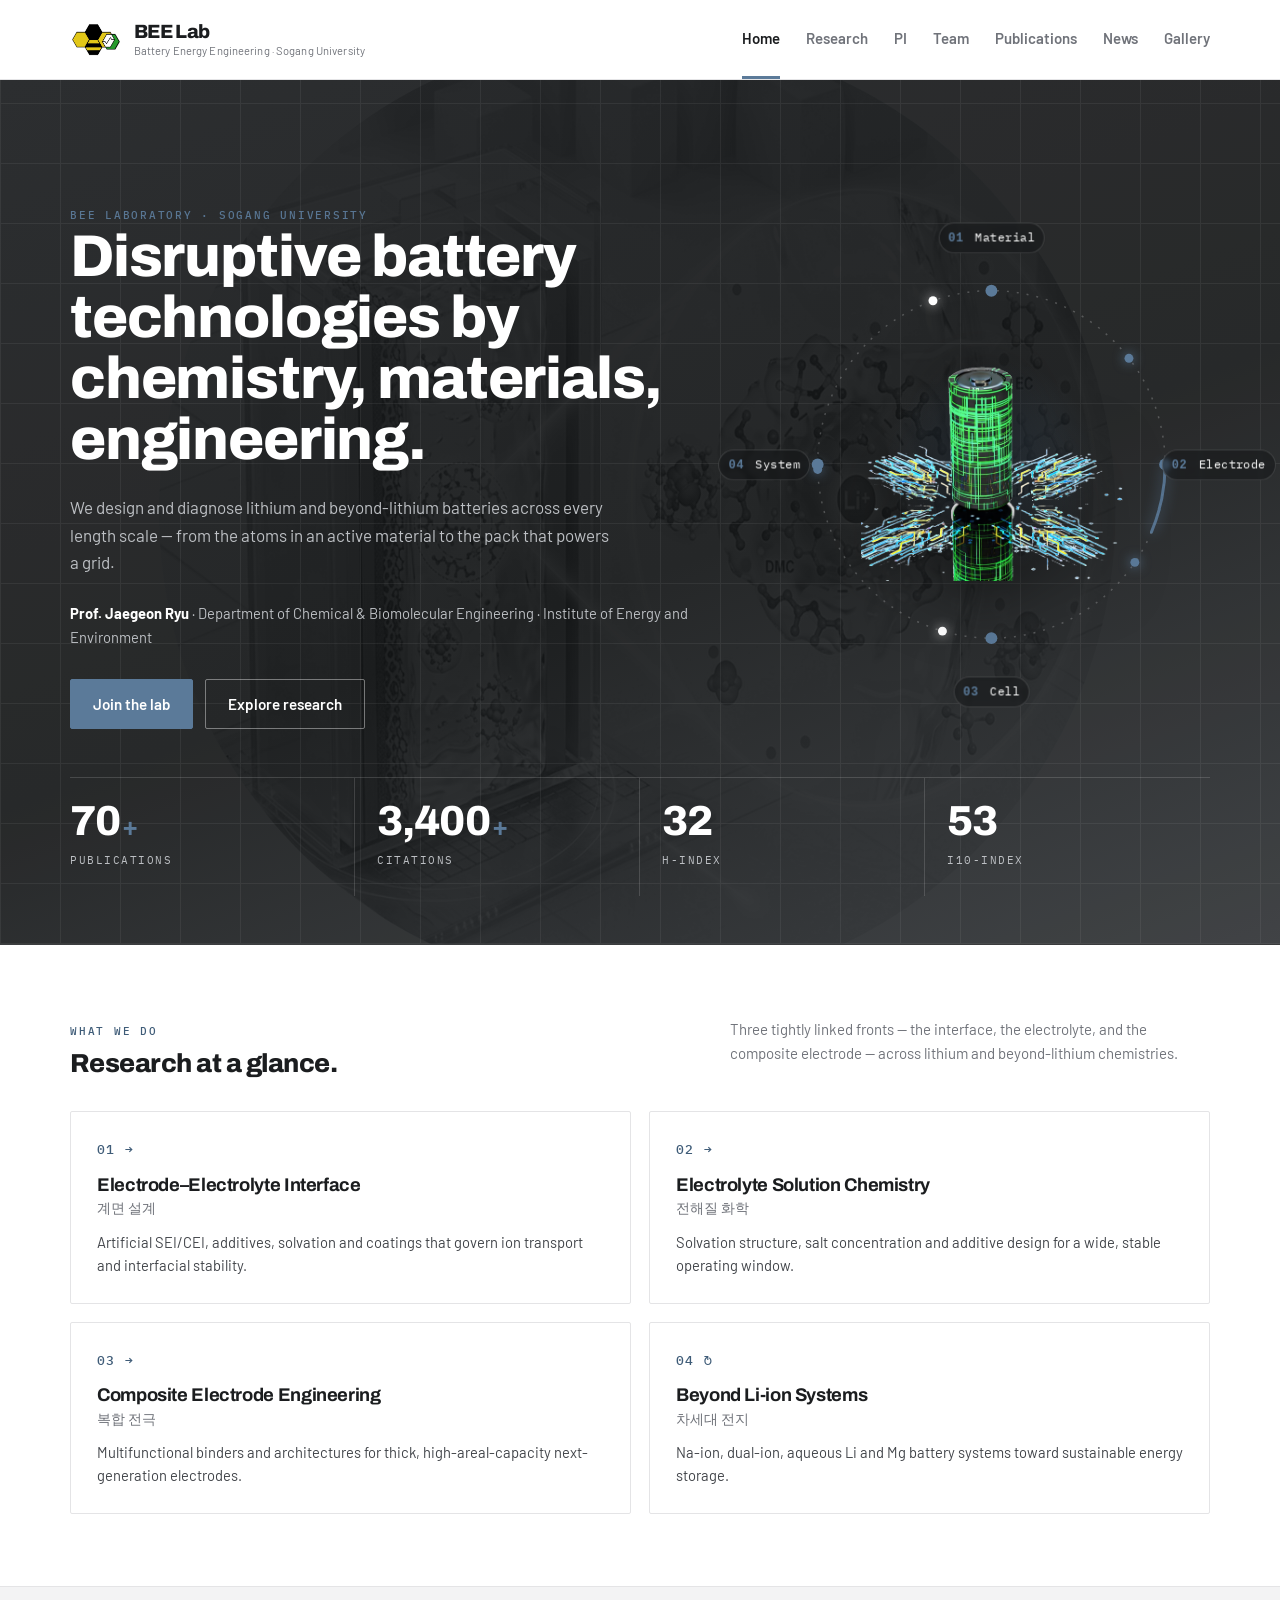
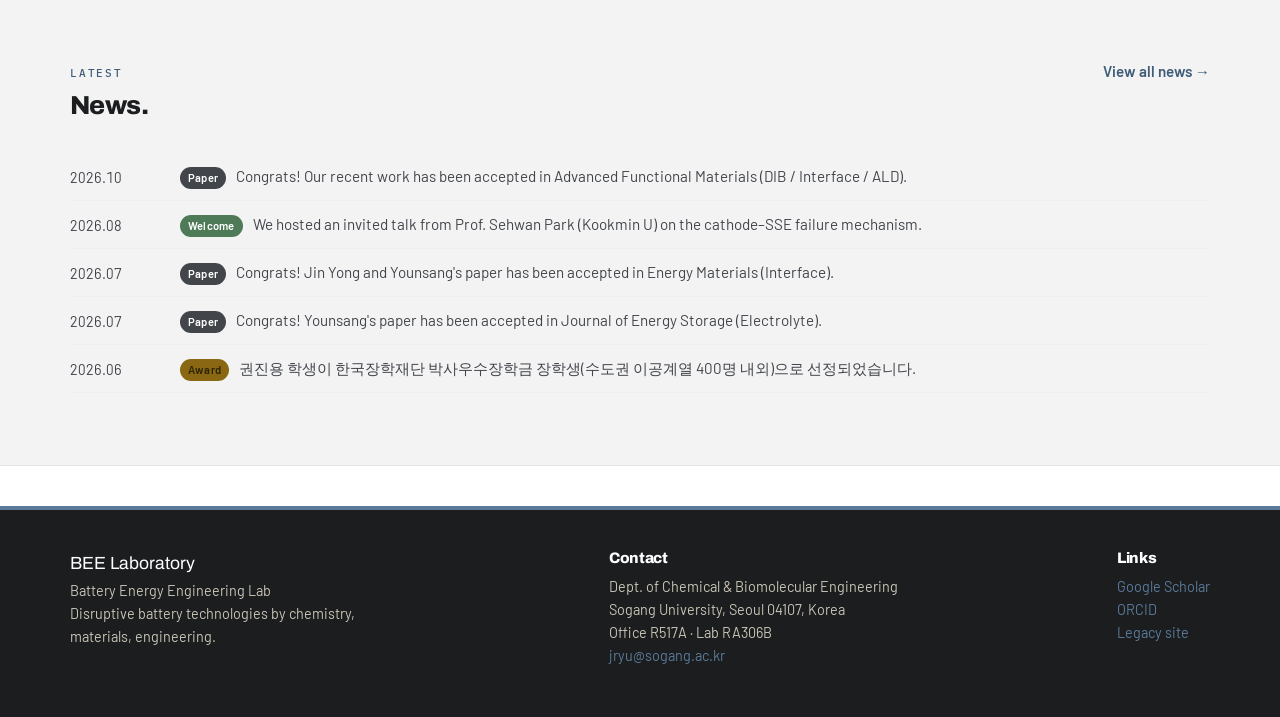
==== commit b5d6d622: "Add files via upload" ====
--- a/index.html
+++ b/index.html
@@ -19,18 +19,44 @@
           <span class="mono eyebrow">BEE Laboratory · Sogang University</span>
           <h1>Disruptive battery technologies by chemistry, materials, engineering.</h1>
           <p class="lead">
-            Advanced battery materials and systems bring a strong complexity that demands an
-            insightful understanding of electrochemical phenomena. Our group establishes
-            principles for material design and rigorously evaluates these innovations to bring
-            them toward practical standards.
+            We design and diagnose lithium and beyond-lithium batteries across every length
+            scale — from the atoms in an active material to the pack that powers a grid.
           </p>
           <div class="affil">
             <strong>Prof. Jaegeon Ryu</strong> · Department of Chemical &amp; Biomolecular Engineering ·
             Institute of Energy and Environment
           </div>
+          <div class="hero-cta">
+            <a class="btn btn-solid" href="mailto:jryu@sogang.ac.kr?subject=Joining%20BEE%20Lab">Join the lab</a>
+            <a class="btn btn-ghost" href="research.html">Explore research</a>
+          </div>
         </div>
+
+        <!-- Cycle loop: battery at center, Material→Electrode→Cell→System orbiting (closed loop) -->
         <div class="hero-art">
-          <img src="assets/img/hero-battery.png" alt="Battery cell on a circuit network">
+          <div class="cyc">
+            <svg class="cyc-svg" viewBox="0 0 440 440" aria-hidden="true">
+              <circle class="cyc-track" cx="220" cy="220" r="175"/>
+              <!-- rotating glow arc sweeping the loop (continuous) -->
+              <circle class="cyc-arc" cx="220" cy="220" r="175"/>
+              <!-- flowing ions along the ring (clockwise, staggered) -->
+              <circle class="cyc-flow" r="4.5"><animateMotion dur="11s" repeatCount="indefinite" path="M220,45 a175,175 0 1,1 -0.1,0"/></circle>
+              <circle class="cyc-flow" r="4.5"><animateMotion dur="11s" begin="-2.2s" repeatCount="indefinite" path="M220,45 a175,175 0 1,1 -0.1,0"/></circle>
+              <circle class="cyc-flow alt" r="4.5"><animateMotion dur="11s" begin="-4.4s" repeatCount="indefinite" path="M220,45 a175,175 0 1,1 -0.1,0"/></circle>
+              <circle class="cyc-flow" r="4.5"><animateMotion dur="11s" begin="-6.6s" repeatCount="indefinite" path="M220,45 a175,175 0 1,1 -0.1,0"/></circle>
+              <circle class="cyc-flow alt" r="4.5"><animateMotion dur="11s" begin="-8.8s" repeatCount="indefinite" path="M220,45 a175,175 0 1,1 -0.1,0"/></circle>
+              <!-- node markers at 12 / 3 / 6 / 9 o'clock -->
+              <circle class="cyc-node" cx="220" cy="45" r="6"/>
+              <circle class="cyc-node" cx="395" cy="220" r="6"/>
+              <circle class="cyc-node" cx="220" cy="395" r="6"/>
+              <circle class="cyc-node" cx="45"  cy="220" r="6"/>
+            </svg>
+            <div class="cyc-center"><img src="assets/img/hero-battery.png" alt="Battery cell"></div>
+            <div class="cyc-lab lab-top"><b>01</b> Material</div>
+            <div class="cyc-lab lab-right"><b>02</b> Electrode</div>
+            <div class="cyc-lab lab-bottom"><b>03</b> Cell</div>
+            <div class="cyc-lab lab-left"><b>04</b> System</div>
+          </div>
         </div>
       </div>
       <div class="stats" id="hero-stats"></div>
@@ -38,94 +64,6 @@
   </section>
 
   <section class="block">
-    <div class="wrap">
-      <div class="section-head">
-        <div>
-          <div class="mono" style="color:var(--accent-deep);margin-bottom:8px">Batteries, engineered at every scale</div>
-          <h2>From material to system.</h2>
-        </div>
-        <p>We design and diagnose lithium and beyond-lithium batteries across every length
-        scale — from the atoms in an active material to the pack that powers a grid.</p>
-      </div>
-      <div class="sc-stage">
-        <div class="sc-track">
-
-          <div class="sc-node">
-            <svg class="art" viewBox="0 0 100 100" fill="none">
-              <g stroke="var(--accent)" stroke-width="2">
-                <line x1="30" y1="30" x2="70" y2="30"/><line x1="30" y1="30" x2="30" y2="70"/>
-                <line x1="70" y1="30" x2="70" y2="70"/><line x1="30" y1="70" x2="70" y2="70"/>
-                <line x1="30" y1="30" x2="50" y2="15"/><line x1="70" y1="30" x2="90" y2="15"/>
-                <line x1="50" y1="15" x2="90" y2="15"/>
-              </g>
-              <circle class="sc-blink" cx="30" cy="30" r="6" fill="var(--accent)"/>
-              <circle class="sc-blink" cx="70" cy="30" r="6" fill="var(--accent)" style="animation-delay:.5s"/>
-              <circle class="sc-blink" cx="30" cy="70" r="6" fill="#fff" style="animation-delay:1s"/>
-              <circle class="sc-blink" cx="70" cy="70" r="6" fill="var(--green)" style="animation-delay:1.5s"/>
-              <circle class="sc-blink" cx="50" cy="15" r="5" fill="var(--accent)" style="animation-delay:.8s"/>
-              <circle class="sc-blink" cx="90" cy="15" r="5" fill="#fff" style="animation-delay:1.2s"/>
-            </svg>
-            <div class="step">01 · Material</div>
-            <h3>Material</h3>
-            <p>Active materials &amp; atomic-scale design</p>
-            <div class="sc-connector"><span class="sc-ion i1"></span><span class="sc-ion i2"></span><span class="sc-ion i3"></span></div>
-          </div>
-
-          <div class="sc-node">
-            <svg class="art" viewBox="0 0 100 100" fill="none">
-              <rect x="16" y="20" width="68" height="60" rx="3" stroke="var(--accent)" stroke-width="2"/>
-              <circle cx="34" cy="40" r="9" fill="#5b6066"/><circle cx="58" cy="36" r="11" fill="#6b7076"/>
-              <circle cx="70" cy="58" r="8" fill="#5b6066"/><circle cx="40" cy="62" r="10" fill="#6b7076"/>
-              <path d="M34 40 L58 36 M58 36 L70 58 M70 58 L40 62 M40 62 L34 40" stroke="var(--accent)" stroke-width="1.6" opacity=".8"/>
-              <circle class="sc-blink" cx="24" cy="30" r="3" fill="var(--accent)"/>
-              <circle class="sc-blink" cx="76" cy="46" r="3" fill="var(--green)" style="animation-delay:.6s"/>
-            </svg>
-            <div class="step">02 · Electrode</div>
-            <h3>Electrode</h3>
-            <p>Binders, conductive network &amp; architecture</p>
-            <div class="sc-connector"><span class="sc-ion i1"></span><span class="sc-ion i2"></span><span class="sc-ion i3"></span></div>
-          </div>
-
-          <div class="sc-node">
-            <svg class="art" viewBox="0 0 100 100" fill="none">
-              <rect x="34" y="18" width="32" height="66" rx="6" stroke="var(--accent)" stroke-width="2"/>
-              <rect x="44" y="12" width="12" height="8" rx="2" fill="var(--accent)"/>
-              <rect class="sc-fill" x="38" y="26" width="24" height="52" rx="3" fill="var(--green)" opacity=".55" style="transform-origin:50px 78px"/>
-              <path d="M52 34 L44 54 L52 54 L48 70" stroke="#fff" stroke-width="2.4" fill="none" stroke-linejoin="round" stroke-linecap="round"/>
-            </svg>
-            <div class="step">03 · Cell</div>
-            <h3>Cell</h3>
-            <p>Full-cell integration &amp; evaluation</p>
-            <div class="sc-connector"><span class="sc-ion i1"></span><span class="sc-ion i2"></span><span class="sc-ion i3"></span></div>
-          </div>
-
-          <div class="sc-node">
-            <svg class="art" viewBox="0 0 100 100" fill="none">
-              <rect x="14" y="30" width="22" height="40" rx="3" stroke="var(--accent)" stroke-width="2"/>
-              <rect x="40" y="30" width="22" height="40" rx="3" stroke="var(--accent)" stroke-width="2"/>
-              <rect x="66" y="30" width="22" height="40" rx="3" stroke="var(--accent)" stroke-width="2"/>
-              <rect class="sc-fill" x="17" y="36" width="16" height="28" fill="var(--green)" opacity=".5" style="transform-origin:25px 64px"/>
-              <rect class="sc-fill" x="43" y="36" width="16" height="28" fill="var(--green)" opacity=".5" style="transform-origin:51px 64px;animation-delay:.6s"/>
-              <rect class="sc-fill" x="69" y="36" width="16" height="28" fill="var(--green)" opacity=".5" style="transform-origin:77px 64px;animation-delay:1.2s"/>
-              <line x1="25" y1="24" x2="25" y2="30" stroke="var(--accent)" stroke-width="2"/>
-              <line x1="77" y1="24" x2="77" y2="30" stroke="var(--accent)" stroke-width="2"/>
-              <line x1="25" y1="24" x2="77" y2="24" stroke="var(--accent)" stroke-width="2"/>
-            </svg>
-            <div class="step">04 · System</div>
-            <h3>System</h3>
-            <p>Modules, packs &amp; grid-scale storage</p>
-          </div>
-
-        </div>
-        <div class="sc-loop">
-          <span class="sc-loop-icon">↻</span>
-          <span class="sc-loop-text"><b>Closed-loop</b> · spent cells recovered, analyzed and fed back into material design</span>
-        </div>
-      </div>
-    </div>
-  </section>
-
-  <section class="block alt">
     <div class="wrap">
       <div class="section-head">
         <div>
@@ -164,33 +102,20 @@
     </div>
   </section>
 
-  <section class="block">
-    <div class="wrap">
-      <div class="recruit">
-        <h3>Join us</h3>
-        <p style="color:#cdd9e2;margin:0 0 4px">
-          BEE Laboratory recruits 2–4 graduate students every year. Majors include, but are not
-          limited to, Chemistry, Chemical Engineering, and Materials Engineering.
-        </p>
-        <ul>
-          <li><b>대학원생 (석·박사)</b> — 이메일(<a href="mailto:jryu@sogang.ac.kr">jryu@sogang.ac.kr</a>)로 신청해 주세요.</li>
-          <li><b>학부연구생 / 인턴 / 연구프로젝트 / 심화종합설계</b> — 이메일로 신청해 주세요 (대학원 진학예정·고학년 우선 배정).</li>
-        </ul>
-      </div>
-    </div>
-  </section>
-
   <section class="block alt">
     <div class="wrap">
       <div class="section-head">
-        <h2>Latest news</h2>
-        <p>Recent updates from BEE Lab @ Sogang University.</p>
+        <div>
+          <div class="mono" style="color:var(--accent-deep);margin-bottom:8px">Latest</div>
+          <h2>News.</h2>
+        </div>
+        <a class="more-link" href="news.html">View all news →</a>
       </div>
       <div id="news-home"></div>
     </div>
   </section>
 
   <script src="assets/js/main.js"></script>
-  <script>window.__PAGE_INIT__ = () => { renderStats("hero-stats"); renderNews("news-home"); };</script>
+  <script>window.__PAGE_INIT__ = () => { renderStats("hero-stats"); renderNews("news-home", { compact: true }); };</script>
 </body>
 </html>
--- a/assets/css/style.css
+++ b/assets/css/style.css
@@ -7,37 +7,46 @@
    ========================================================================= */
 
 :root {
-  /* --- Core palette --------------------------------------------------
-     시안 느낌: 흰색/뉴트럴 그레이 기반. 포인트는 BEE 로고(검정·노랑·초록). */
-  --ink:        #232527;   /* 헤드라인 (거의 검정) */
-  --ink-soft:   #5a5e62;   /* 본문 */
-  --muted:      #75787b;   /* 보조 텍스트 */
-  --faint:      #9ba0a4;   /* 흐린 라벨 */
-  --accent:     #e5c518;   /* 로고 노랑 — 배지·언더라인·강조 */
-  --accent-deep:#8a6f0e;   /* 링크·hover용 어두운 골드 (대비 확보) */
-  --green:      #2a9134;   /* 로고 초록 — 보조 포인트 */
-  --green-deep: #1f6e27;
-
-  /* --- Surfaces (흰색 기반) ------------------------------------------ */
+  /* =================================================================
+     COLOR THEME — 차콜·모노톤
+     -----------------------------------------------------------------
+     색을 바꾸려면 아래 "ACCENT" 세 값(--accent, --accent-deep, --green)만
+     교체하면 됩니다. 몇 가지 추천 조합:
+       · Graphite(기본): accent #b88a2e / deep #8a6713 / green #4f7a57
+       · Slate(쿨):      accent #5b7a99 / deep #3f5c78 / green #4f7a57
+       · Mono(무채색):    accent #4a4d50 / deep #2b2d2f / green #5a5d60
+     ================================================================= */
+  --ink:        #1b1d1f;   /* 헤드라인 (차콜 블랙) */
+  --ink-soft:   #42454a;   /* 본문 */
+  --muted:      #70737a;   /* 보조 텍스트 */
+  --faint:      #9a9ea4;   /* 흐린 라벨 */
+
+  /* --- ACCENT (여기만 바꾸면 테마가 바뀝니다) — 현재: Slate(스틸 블루) --- */
+  --accent:     #5b7a99;   /* 스틸 블루 — 배지·언더라인·강조 */
+  --accent-deep:#3f5c78;   /* 링크·hover (대비 확보) */
+  --green:      #4f7a57;   /* 보조 포인트 (OA 배지 등, 차분하게) */
+  --green-deep: #3c6044;
+
+  /* --- Surfaces (뉴트럴 그레이 기반) -------------------------------- */
   --bg:         #ffffff;   /* 흰색 배경 */
   --surface:    #ffffff;   /* 카드/패널 */
-  --surface-2:  #f4f5f6;   /* 옅은 뉴트럴 구획 배경 */
-  --line:       #e3e5e8;   /* 경계선 */
-  --line-soft:  #eef0f1;
-
-  /* --- Dark band (히어로·푸터 등 어두운 밴드) ------------------------ */
-  --band-a:     #141414;   /* 벌 검정 */
-  --band-b:     #2b2d2f;   /* 다크 그레이 */
+  --surface-2:  #f3f3f4;   /* 옅은 무채색 구획 배경 */
+  --line:       #e4e4e6;   /* 경계선 */
+  --line-soft:  #eeeeef;
+
+  /* --- Dark band (히어로·푸터 등 차콜 밴드) ------------------------- */
+  --band-a:     #1a1c1e;   /* 차콜 */
+  --band-b:     #303336;   /* 미드 차콜 */
   --band-ink:   #ffffff;
-  --band-muted: #c4c7ca;
-  --band-line:  rgba(255,255,255,.16);
-
-  /* --- News type colors --------------------------------------------- */
-  --t-paper:    #2a9134;   /* 로고 초록 */
-  --t-award:    #b89410;   /* 골드 */
-  --t-welcome:  #2f6f7a;   /* 틸 */
-  --t-congrats: #a3562f;   /* 테라코타 */
-  --t-misc:     #6a6a6a;
+  --band-muted: #bcbfc3;
+  --band-line:  rgba(255,255,255,.15);
+
+  /* --- News type colors (차분한 무채+단일 포인트) ------------------ */
+  --t-paper:    #42454a;
+  --t-award:    #8a6713;
+  --t-welcome:  #4f7a57;
+  --t-congrats: #6b5240;
+  --t-misc:     #70737a;
 
   /* --- Type --------------------------------------------------------- */
   --font-sans: "Barlow", -apple-system, BlinkMacSystemFont,
@@ -121,37 +130,106 @@
 
 /* ---------------------------------------------------------------- hero */
 .hero {
-  background: linear-gradient(102deg, var(--band-a) 0%, var(--band-a) 42%, var(--band-b) 100%);
+  background: linear-gradient(160deg, var(--band-a) 0%, #141617 55%, var(--band-b) 100%);
   color: var(--band-ink); position: relative; overflow: hidden;
-  border-bottom: 4px solid var(--accent);
+  min-height: 90vh; display: flex; align-items: center;
+  border-bottom: 1px solid var(--band-line);
+}
+/* faded full-bleed science texture */
+.hero::before {
+  content: ""; position: absolute; inset: 0; pointer-events: none;
+  background: url("../img/research/electrolyte.jpg") center/cover no-repeat;
+  filter: grayscale(1) contrast(1.1); opacity: .08; mix-blend-mode: luminosity;
 }
 .hero::after {
-  content: ""; position: absolute; inset: 0; pointer-events: none; opacity: .10;
+  content: ""; position: absolute; inset: 0; pointer-events: none; opacity: .06;
   background-image:
-    repeating-linear-gradient(0deg,#fff 0 1px,transparent 1px 56px),
-    repeating-linear-gradient(90deg,#fff 0 1px,transparent 1px 56px);
-}
-.hero .wrap { position: relative; z-index: 1; padding: 80px 30px 0; }
+    repeating-linear-gradient(0deg,#fff 0 1px,transparent 1px 60px),
+    repeating-linear-gradient(90deg,#fff 0 1px,transparent 1px 60px);
+}
+.hero .wrap { position: relative; z-index: 1; padding: 120px 30px 48px; width: 100%; }
 .hero-top {
-  display: grid; grid-template-columns: 1.15fr .85fr; gap: 40px; align-items: center;
+  display: grid; grid-template-columns: 1.2fr .8fr; gap: 48px; align-items: center;
 }
 .hero-copy { min-width: 0; }
 .hero-art { display: flex; justify-content: center; align-items: center; }
 .hero-art img {
-  max-width: 100%; max-height: 460px; width: auto;
-  filter: drop-shadow(0 10px 40px rgba(42,145,52,.25));
-}
-.hero .eyebrow { color: var(--accent); margin-bottom: 18px; }
+  max-width: 100%; max-height: 500px; width: auto;
+  filter: grayscale(.25) drop-shadow(0 16px 50px rgba(0,0,0,.5));
+}
+.hero .eyebrow { color: var(--accent); margin-bottom: 20px; opacity: .95; }
 .hero h1 {
-  font-size: clamp(32px, 4.2vw, 54px); font-weight: 800; line-height: 1.05;
-  margin: 0; max-width: 18ch; color: #fff;
+  font-size: clamp(34px, 4.6vw, 60px); font-weight: 800; line-height: 1.04;
+  margin: 0; max-width: 17ch; color: #fff; letter-spacing: -.02em;
 }
 .hero p.lead {
-  color: var(--band-muted); max-width: 56ch; font-size: 17px;
-  margin: 22px 0 0;
-}
-.hero .affil { margin: 24px 0 0; font-size: .92rem; color: var(--band-muted); }
+  color: var(--band-muted); max-width: 54ch; font-size: 17px;
+  margin: 24px 0 0;
+}
+.hero .affil { margin: 26px 0 0; font-size: .92rem; color: var(--band-muted); }
 .hero .affil strong { color: #fff; }
+
+/* ---- cycle loop (battery at center, stages orbiting) ---- */
+.cyc { position: relative; width: min(100%, 440px); aspect-ratio: 1 / 1; margin: 0 auto; }
+.cyc-svg { width: 100%; height: 100%; overflow: visible; display: block; }
+/* dashed track that continuously marches around (gif-like flow) */
+.cyc-track {
+  fill: none; stroke: rgba(255,255,255,.22); stroke-width: 1.5; stroke-dasharray: 2 8;
+  animation: cyc-march 2.4s linear infinite;
+}
+@keyframes cyc-march { to { stroke-dashoffset: -100; } }
+/* bright arc segment sweeping clockwise around the ring */
+.cyc-arc {
+  fill: none; stroke: var(--accent); stroke-width: 3; stroke-linecap: round;
+  stroke-dasharray: 70 1030; opacity: .9;
+  filter: drop-shadow(0 0 7px var(--accent));
+  transform-box: view-box; transform-origin: center;
+  animation: cyc-spin 6s linear infinite;
+}
+@keyframes cyc-spin { to { transform: rotate(360deg); } }
+.cyc-flow { fill: var(--accent); filter: drop-shadow(0 0 6px var(--accent)); }
+.cyc-flow.alt { fill: #fff; filter: drop-shadow(0 0 6px rgba(255,255,255,.7)); }
+.cyc-node { fill: var(--accent); animation: cyc-pulse 2.2s ease-in-out infinite; }
+.cyc-node:nth-of-type(odd) { animation-delay: 1.1s; }
+@keyframes cyc-pulse { 0%,100%{ opacity:.55; r:5; } 50%{ opacity:1; r:7; } }
+.cyc-center {
+  position: absolute; inset: 20%; display: grid; place-items: center; pointer-events: none;
+}
+.cyc-center::before {
+  content: ""; position: absolute; inset: 8%; border-radius: 50%;
+  background: radial-gradient(circle, rgba(91,122,153,.30) 0%, transparent 68%);
+  animation: cyc-breathe 4s ease-in-out infinite;
+}
+.cyc-center img {
+  position: relative; width: 100%; height: 100%; object-fit: contain;
+  filter: drop-shadow(0 10px 34px rgba(0,0,0,.55));
+}
+@keyframes cyc-breathe { 0%,100%{ opacity:.5; transform:scale(.96);} 50%{ opacity:1; transform:scale(1.04);} }
+.cyc-lab {
+  position: absolute; font-family: var(--font-mono); font-size: 12px; letter-spacing: .04em;
+  color: #fff; white-space: nowrap; background: rgba(20,22,24,.55);
+  padding: 4px 9px; border: 1px solid var(--band-line); border-radius: 999px;
+  backdrop-filter: blur(2px);
+}
+.cyc-lab b { color: var(--accent); font-weight: 700; margin-right: 4px; }
+.cyc-lab.lab-top    { top: -2%;  left: 50%; transform: translate(-50%, -50%); }
+.cyc-lab.lab-bottom { top: 102%; left: 50%; transform: translate(-50%, -50%); }
+.cyc-lab.lab-left   { top: 50%;  left: -2%; transform: translate(-50%, -50%); }
+.cyc-lab.lab-right  { top: 50%;  left: 102%; transform: translate(-50%, -50%); }
+@media (prefers-reduced-motion: reduce){
+  .cyc-flow { display: none; }
+  .cyc-track, .cyc-arc, .cyc-node, .cyc-center::before { animation: none; }
+}
+
+/* ---- "View all" link in section head ---- */
+.section-head .more-link {
+  color: var(--accent-deep); font-weight: 600; font-size: .95rem; white-space: nowrap;
+}
+.section-head .more-link:hover { text-decoration: underline; }
+
+/* ---- compact news (home) ---- */
+.news-list.compact .news-item { padding: 11px 0; }
+.news-list.compact .text { font-size: .95rem; }
 
 /* hero stats (4칸 숫자 카운터) */
 .stats {
@@ -189,8 +267,9 @@
 /* ------------------------------------------------------- recruit strip */
 .recruit {
   background: var(--band-a); color: #e8e9ea;
-  padding: 32px 34px; display: grid; gap: 10px;
-  border-left: 5px solid var(--accent); position: relative; overflow: hidden;
+  padding: 30px 34px; position: relative; overflow: hidden;
+  border-left: 5px solid var(--accent);
+  display: flex; align-items: center; justify-content: space-between; gap: 28px; flex-wrap: wrap;
 }
 .recruit::after {
   content: ""; position: absolute; inset: 0; pointer-events: none; opacity: .07;
@@ -199,10 +278,25 @@
     repeating-linear-gradient(90deg,#fff 0 1px,transparent 1px 44px);
 }
 .recruit > * { position: relative; z-index: 1; }
+.recruit-text { max-width: 60ch; }
 .recruit h3 { color: #fff; font-size: 1.3rem; margin-bottom: 6px; }
-.recruit ul { margin: 0; padding-left: 1.1em; }
-.recruit li { margin: 6px 0; color: var(--band-muted); }
-.recruit a { color: var(--accent); }
+.recruit p { margin: 0; color: var(--band-muted); }
+
+/* ---- buttons (CTA) ---- */
+.btn {
+  display: inline-block; font-weight: 600; font-size: .95rem;
+  padding: 12px 22px; border-radius: var(--radius);
+  border: 1px solid transparent; white-space: nowrap; transition: all .15s;
+}
+.btn:hover { text-decoration: none; }
+.btn-solid { background: var(--accent); color: #fff; border-color: var(--accent); }
+.btn-solid:hover { background: var(--accent-deep); border-color: var(--accent-deep); }
+.btn-ghost { border-color: rgba(255,255,255,.4); color: #fff; }
+.btn-ghost:hover { border-color: #fff; background: rgba(255,255,255,.08); }
+.recruit .btn-solid { flex: 0 0 auto; }
+
+/* hero CTA row */
+.hero-cta { display: flex; gap: 12px; margin: 30px 0 0; flex-wrap: wrap; }
 
 /* ------------------------------------------------------------- news */
 .news-list { display: grid; gap: 0; }
@@ -279,10 +373,10 @@
   font-family: var(--font-head); font-size: 1.35rem; margin: 46px 0 20px;
   padding-bottom: 8px; border-bottom: 2px solid var(--accent); display: inline-block;
 }
-.team-grid { display: grid; grid-template-columns: repeat(auto-fill, minmax(230px, 1fr)); gap: 22px; }
+.team-grid { display: grid; grid-template-columns: repeat(auto-fill, minmax(166px, 1fr)); gap: 16px; }
 .member {
   background: var(--surface); border: 1px solid var(--line);
-  border-radius: var(--radius); overflow: hidden; box-shadow: var(--shadow);
+  border-radius: var(--radius); overflow: hidden;
 }
 .member .photo {
   aspect-ratio: 1/1; background: var(--surface-2);
@@ -292,22 +386,20 @@
 .member .avatar {
   width: 100%; height: 100%;
   display: grid; place-items: center;
-  background: linear-gradient(135deg, #1a1a1a 0%, #3a3520 100%);
-  color: var(--accent); font-family: var(--font-head); font-size: 2.4rem; font-weight: 600;
-}
-.member .info { padding: 16px 16px 18px; }
-.member .m-name { font-family: var(--font-head); font-weight: 600; font-size: 1.1rem; }
-.member .m-name .ko { color: var(--ink-soft); font-family: var(--font-sans); font-size: .9rem; font-weight: 400; margin-left: 6px; }
+  background: linear-gradient(135deg, #2a2c2e 0%, #3f4245 100%);
+  color: var(--accent); font-family: var(--font-head); font-size: 1.8rem; font-weight: 600;
+}
+.member .info { padding: 11px 12px 13px; }
+.member .m-name { font-family: var(--font-head); font-weight: 600; font-size: .95rem; line-height: 1.2; }
+.member .m-name .ko { color: var(--muted); font-family: var(--font-sans); font-size: .8rem; font-weight: 400; margin-left: 5px; }
 .member .m-tag {
-  display: inline-block; margin-left: 6px; font-size: .68rem; font-weight: 600;
-  color: #fff; background: var(--accent); padding: 1px 7px; border-radius: 999px;
+  display: inline-block; margin-left: 5px; font-size: .6rem; font-weight: 600;
+  color: #fff; background: var(--accent); padding: 1px 6px; border-radius: 999px;
   vertical-align: middle;
 }
-.member .m-research { color: var(--ink-soft); font-size: .9rem; margin: 6px 0 8px; }
-.member .m-email { font-size: .82rem; word-break: break-all; }
-.member .m-notes { margin: 10px 0 0; padding-left: 1em; }
-.member .m-notes li { font-size: .78rem; color: var(--ink-soft); margin: 4px 0; }
-.member .m-current { font-size: .82rem; color: var(--ink); margin-top: 6px; }
+.member .m-research { color: var(--ink-soft); font-size: .78rem; margin: 5px 0 6px; line-height: 1.35; }
+.member .m-email { font-size: .72rem; word-break: break-all; color: var(--muted); }
+.member .m-current { font-size: .74rem; color: var(--ink); margin-top: 5px; }
 .member .m-current b { color: var(--accent-deep); }
 .member.pi-card { grid-column: 1 / -1; display: grid; grid-template-columns: 200px 1fr; }
 .member.pi-card .photo { aspect-ratio: auto; }
@@ -388,22 +480,22 @@
 
 /* ------------------------------------------------------------- gallery */
 .gallery-grid {
-  display: grid; grid-template-columns: repeat(auto-fill, minmax(200px, 1fr));
-  gap: 14px;
+  display: grid; grid-template-columns: repeat(auto-fill, minmax(300px, 1fr));
+  gap: 20px;
 }
 .gphoto { margin: 0; cursor: pointer; }
 .gphoto:focus-visible { outline: 2px solid var(--accent); outline-offset: 3px; }
 .gphoto-img {
-  aspect-ratio: 1/1; overflow: hidden; border-radius: var(--radius);
+  aspect-ratio: 4/3; overflow: hidden; border-radius: var(--radius);
   border: 1px solid var(--line); background: var(--surface-2);
 }
-.gphoto-img img { width: 100%; height: 100%; object-fit: cover; transition: transform .25s; }
-.gphoto:hover .gphoto-img img { transform: scale(1.04); }
+.gphoto-img img { width: 100%; height: 100%; object-fit: cover; transition: transform .35s; }
+.gphoto:hover .gphoto-img img { transform: scale(1.05); }
 .gphoto-missing {
   width: 100%; height: 100%; display: grid; place-items: center;
   color: var(--ink-soft); font-size: .72rem; text-align: center; padding: 8px; word-break: break-all;
 }
-.gphoto figcaption { font-size: .84rem; color: var(--ink); margin-top: 8px; line-height: 1.35; }
+.gphoto figcaption { font-size: .9rem; color: var(--ink); margin-top: 10px; line-height: 1.4; }
 .gphoto figcaption .gdate { color: var(--ink-soft); font-variant-numeric: tabular-nums; }
 .gallery-empty {
   border: 1px dashed var(--line); border-radius: var(--radius);
@@ -548,6 +640,11 @@
   .hero-top { grid-template-columns: 1fr; gap: 24px; }
   .hero-art { order: -1; }
   .hero-art img { max-height: 300px; }
+  .cyc { width: min(78vw, 320px); }
+  /* 좌우 라벨을 화면 안쪽으로 당겨 잘림 방지 */
+  .cyc-lab { font-size: 11px; padding: 3px 7px; }
+  .cyc-lab.lab-left  { left: 0;    transform: translate(-6px, -50%); }
+  .cyc-lab.lab-right { left: auto; right: 0; transform: translate(6px, -50%); }
 }
 @media (max-width: 760px) {
   .stats { grid-template-columns: 1fr 1fr; }
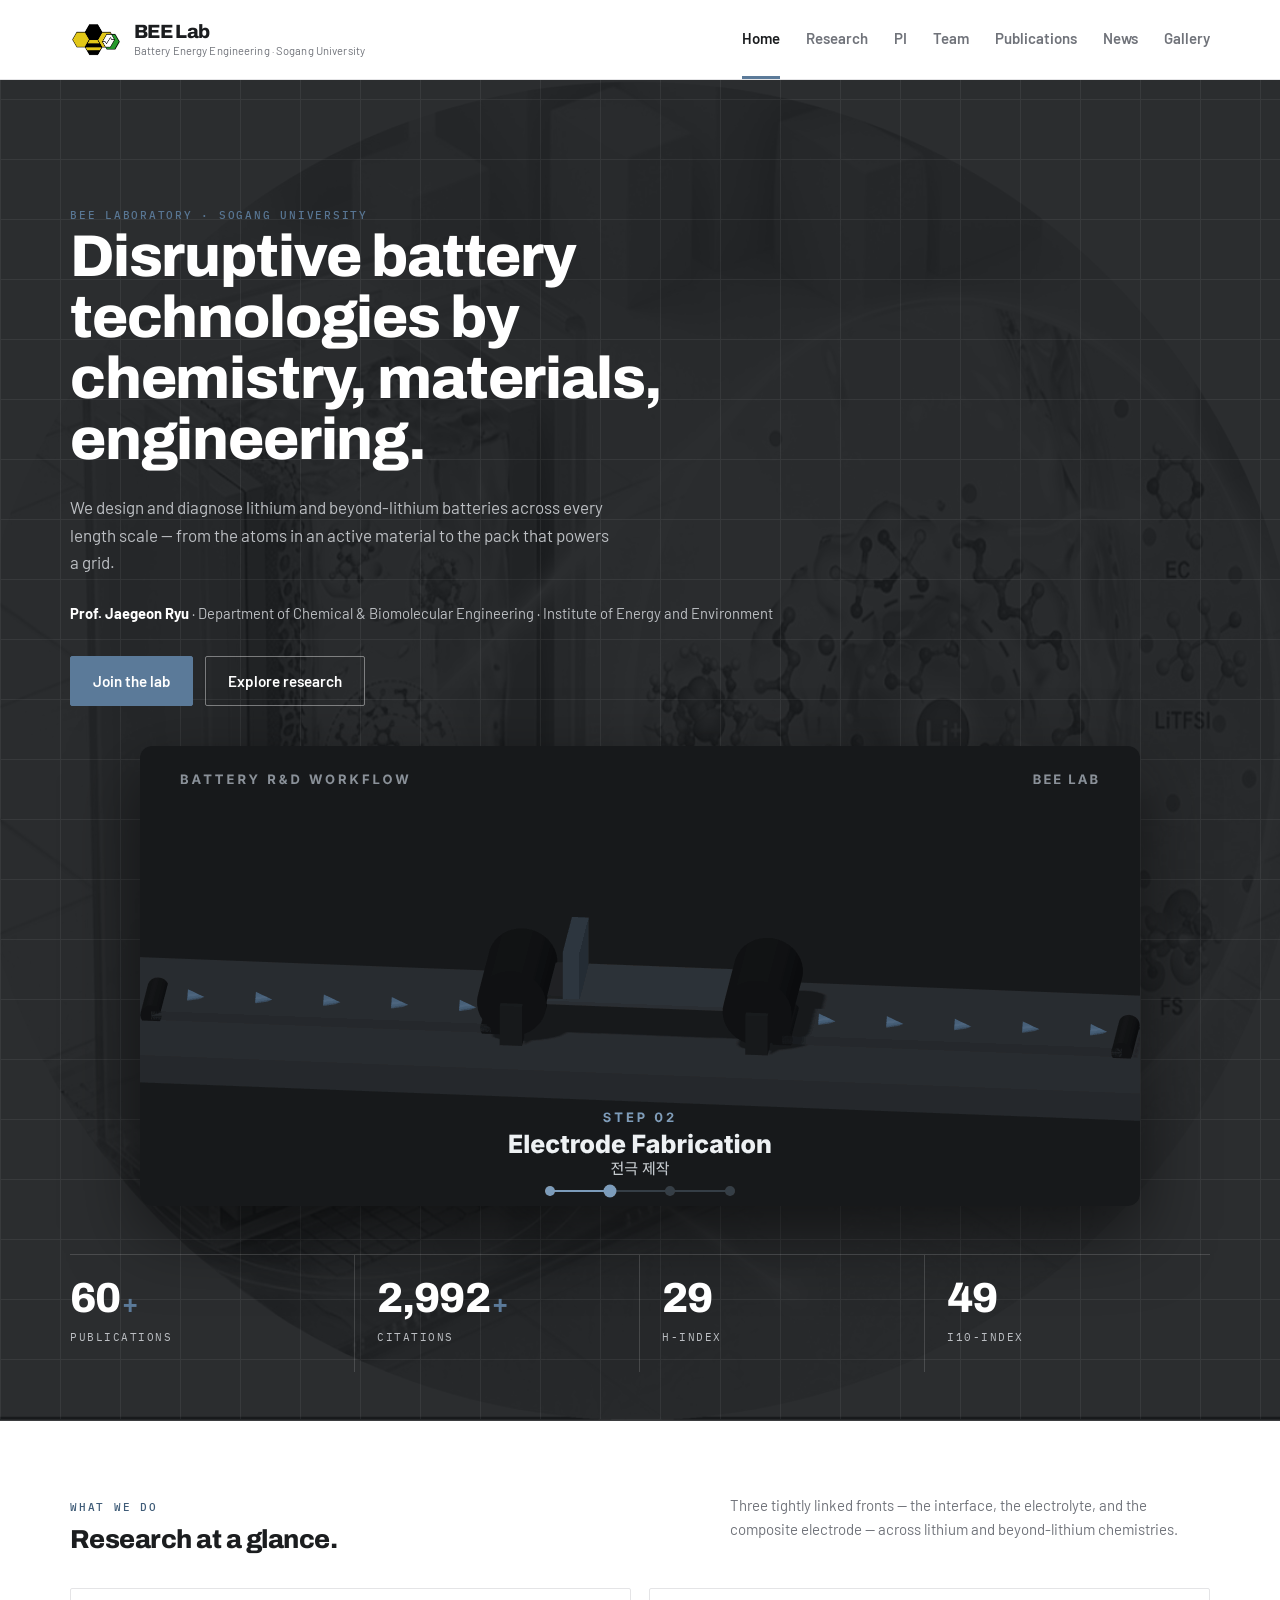
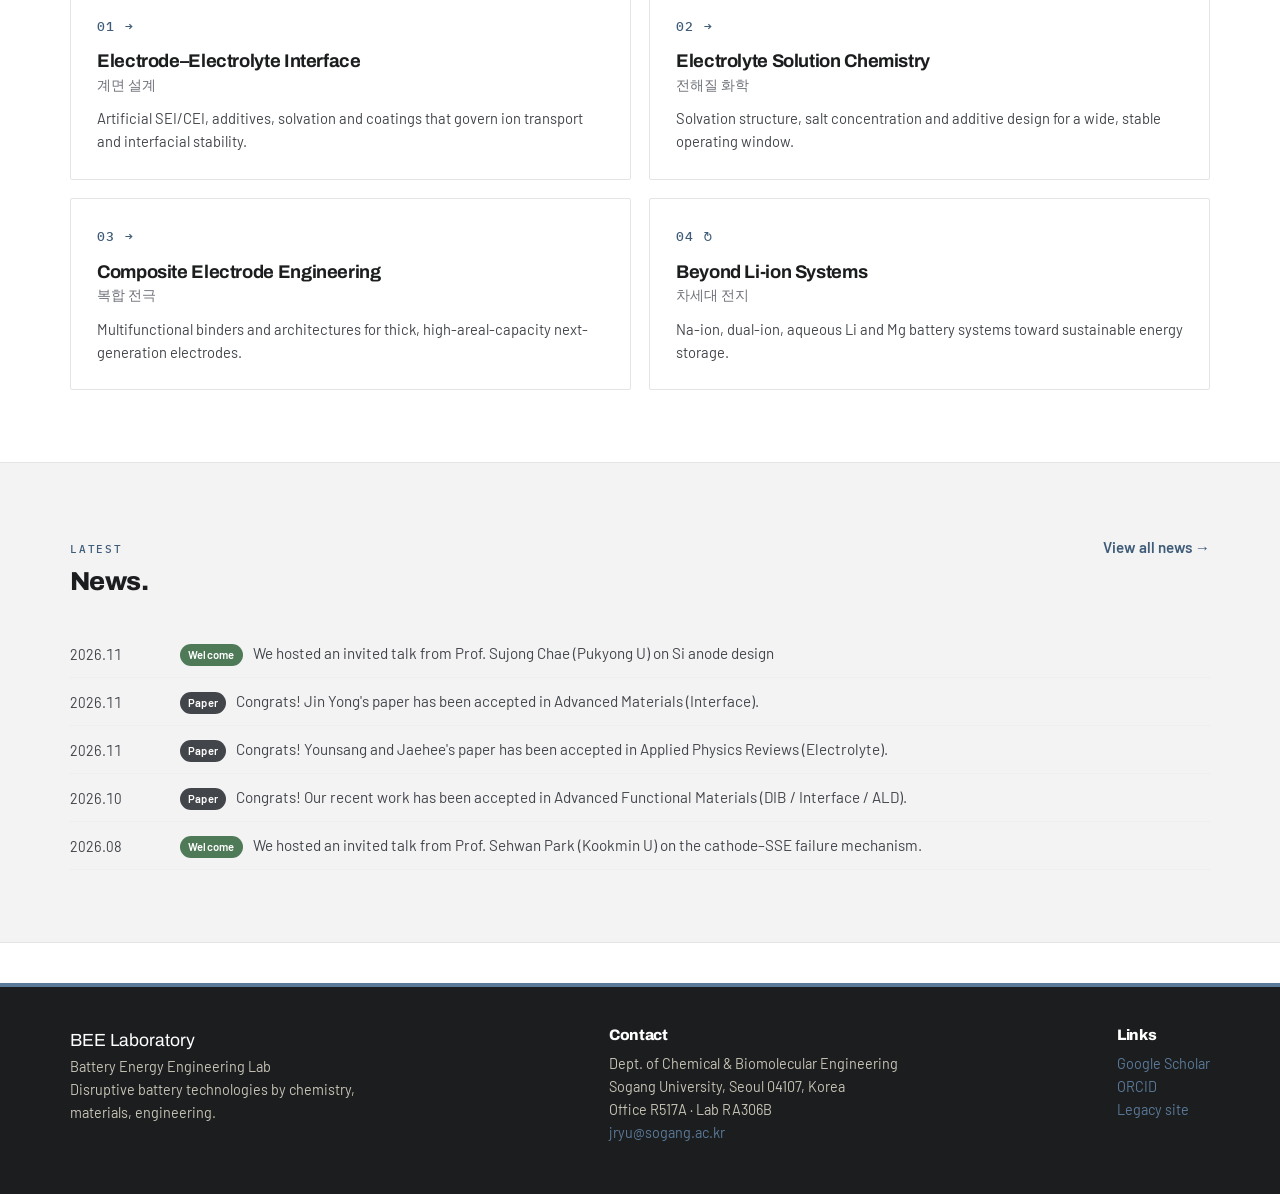
==== commit 247f2ead: "Add files via upload" ====
--- a/index.html
+++ b/index.html
@@ -31,34 +31,12 @@
             <a class="btn btn-ghost" href="research.html">Explore research</a>
           </div>
         </div>
+      </div>
 
-        <!-- Cycle loop: battery at center, Material→Electrode→Cell→System orbiting (closed loop) -->
-        <div class="hero-art">
-          <div class="cyc">
-            <svg class="cyc-svg" viewBox="0 0 440 440" aria-hidden="true">
-              <circle class="cyc-track" cx="220" cy="220" r="175"/>
-              <!-- rotating glow arc sweeping the loop (continuous) -->
-              <circle class="cyc-arc" cx="220" cy="220" r="175"/>
-              <!-- flowing ions along the ring (clockwise, staggered) -->
-              <circle class="cyc-flow" r="4.5"><animateMotion dur="11s" repeatCount="indefinite" path="M220,45 a175,175 0 1,1 -0.1,0"/></circle>
-              <circle class="cyc-flow" r="4.5"><animateMotion dur="11s" begin="-2.2s" repeatCount="indefinite" path="M220,45 a175,175 0 1,1 -0.1,0"/></circle>
-              <circle class="cyc-flow alt" r="4.5"><animateMotion dur="11s" begin="-4.4s" repeatCount="indefinite" path="M220,45 a175,175 0 1,1 -0.1,0"/></circle>
-              <circle class="cyc-flow" r="4.5"><animateMotion dur="11s" begin="-6.6s" repeatCount="indefinite" path="M220,45 a175,175 0 1,1 -0.1,0"/></circle>
-              <circle class="cyc-flow alt" r="4.5"><animateMotion dur="11s" begin="-8.8s" repeatCount="indefinite" path="M220,45 a175,175 0 1,1 -0.1,0"/></circle>
-              <!-- node markers at 12 / 3 / 6 / 9 o'clock -->
-              <circle class="cyc-node" cx="220" cy="45" r="6"/>
-              <circle class="cyc-node" cx="395" cy="220" r="6"/>
-              <circle class="cyc-node" cx="220" cy="395" r="6"/>
-              <circle class="cyc-node" cx="45"  cy="220" r="6"/>
-            </svg>
-            <div class="cyc-center"><img src="assets/img/hero-battery.png" alt="Battery cell"></div>
-            <div class="cyc-lab lab-top"><b>01</b> Material</div>
-            <div class="cyc-lab lab-right"><b>02</b> Electrode</div>
-            <div class="cyc-lab lab-bottom"><b>03</b> Cell</div>
-            <div class="cyc-lab lab-left"><b>04</b> System</div>
-          </div>
-        </div>
-      </div>
+      <figure class="hero-workflow">
+        <img src="assets/img/workflow.gif" width="1000" height="460"
+             alt="Battery R&D workflow — material synthesis, electrode fabrication, cell assembly, and cell evaluation">
+      </figure>
       <div class="stats" id="hero-stats"></div>
     </div>
   </section>
--- a/assets/css/style.css
+++ b/assets/css/style.css
@@ -130,7 +130,7 @@
 
 /* ---------------------------------------------------------------- hero */
 .hero {
-  background: linear-gradient(160deg, var(--band-a) 0%, #141617 55%, var(--band-b) 100%);
+  background: #191b1d;
   color: var(--band-ink); position: relative; overflow: hidden;
   min-height: 90vh; display: flex; align-items: center;
   border-bottom: 1px solid var(--band-line);
@@ -148,10 +148,17 @@
     repeating-linear-gradient(90deg,#fff 0 1px,transparent 1px 60px);
 }
 .hero .wrap { position: relative; z-index: 1; padding: 120px 30px 48px; width: 100%; }
-.hero-top {
-  display: grid; grid-template-columns: 1.2fr .8fr; gap: 48px; align-items: center;
-}
-.hero-copy { min-width: 0; }
+.hero-top { display: block; }
+.hero-copy { min-width: 0; max-width: 820px; }
+/* workflow film strip — background matches .hero (#191b1d) so it blends seamlessly */
+.hero-workflow {
+  margin: 40px auto 6px; width: 100%; max-width: 1000px;
+}
+.hero-workflow img {
+  width: 100%; height: auto; display: block; border-radius: 12px;
+  box-shadow: 0 26px 70px rgba(0,0,0,.5);
+}
+@media (max-width: 720px){ .hero-workflow { margin-top: 28px; } }
 .hero-art { display: flex; justify-content: center; align-items: center; }
 .hero-art img {
   max-width: 100%; max-height: 500px; width: auto;
@@ -373,7 +380,8 @@
   font-family: var(--font-head); font-size: 1.35rem; margin: 46px 0 20px;
   padding-bottom: 8px; border-bottom: 2px solid var(--accent); display: inline-block;
 }
-.team-grid { display: grid; grid-template-columns: repeat(auto-fill, minmax(166px, 1fr)); gap: 16px; }
+.team-grid { display: grid; grid-template-columns: repeat(auto-fill, minmax(148px, 1fr)); gap: 13px; }
+.alumni-grid { grid-template-columns: repeat(auto-fill, minmax(136px, 1fr)); gap: 12px; }
 .member {
   background: var(--surface); border: 1px solid var(--line);
   border-radius: var(--radius); overflow: hidden;
@@ -389,8 +397,8 @@
   background: linear-gradient(135deg, #2a2c2e 0%, #3f4245 100%);
   color: var(--accent); font-family: var(--font-head); font-size: 1.8rem; font-weight: 600;
 }
-.member .info { padding: 11px 12px 13px; }
-.member .m-name { font-family: var(--font-head); font-weight: 600; font-size: .95rem; line-height: 1.2; }
+.member .info { padding: 9px 11px 11px; }
+.member .m-name { font-family: var(--font-head); font-weight: 600; font-size: .9rem; line-height: 1.2; }
 .member .m-name .ko { color: var(--muted); font-family: var(--font-sans); font-size: .8rem; font-weight: 400; margin-left: 5px; }
 .member .m-tag {
   display: inline-block; margin-left: 5px; font-size: .6rem; font-weight: 600;
@@ -415,36 +423,161 @@
 .pub-filters button:hover { border-color: var(--accent); color: var(--ink); }
 .pub-filters button.active { background: var(--ink); color: #fff; border-color: var(--ink); }
 
+/* ---- 접이식 그룹 (Publications 연도 / In Progress) ---- */
+.pub-group { border-bottom: 1px solid var(--line); }
+.pub-group-head {
+  list-style: none; cursor: pointer; display: flex; align-items: center; gap: 10px;
+  padding: 18px 2px; font-family: var(--font-head); user-select: none;
+}
+.pub-group-head::-webkit-details-marker { display: none; }
+.pub-group-head .pg-title { font-size: 1.3rem; color: var(--ink); letter-spacing: -.01em; }
+.pub-group-head .pg-count { font-family: var(--font-mono); font-size: .88rem; color: var(--muted); }
+.pub-group-head .pg-chev { margin-left: auto; color: var(--muted); transition: transform .25s; flex: none; }
+.pub-group-head:hover .pg-title { color: var(--accent-deep); }
+.pub-group[open] > .pub-group-head .pg-chev { transform: rotate(180deg); }
+.pub-group[open] > .pub-group-head .pg-title { color: var(--accent-deep); }
+.pub-group-body { padding-bottom: 10px; }
+.pub-group-body .pub { padding-top: 22px; padding-bottom: 22px; }
+.pub-group-body .pub:last-child { border-bottom: none; }
+
+/* ---- Team: Alumni 접이식 ---- */
+.team-alumni { margin-top: 42px; border-top: 1px solid var(--line); }
+.team-alumni-head {
+  list-style: none; cursor: pointer; display: flex; align-items: center; gap: 10px;
+  padding: 20px 2px; font-family: var(--font-head); user-select: none;
+}
+.team-alumni-head::-webkit-details-marker { display: none; }
+.team-alumni-head .pg-title { font-size: 1.35rem; color: var(--ink); }
+.team-alumni-head .ta-count { font-family: var(--font-mono); font-size: .88rem; color: var(--muted); }
+.team-alumni-head .pg-chev { margin-left: auto; color: var(--muted); transition: transform .25s; flex: none; }
+.team-alumni-head:hover .pg-title { color: var(--accent-deep); }
+.team-alumni[open] > .team-alumni-head .pg-chev { transform: rotate(180deg); }
+.team-alumni[open] > .team-alumni-head .pg-title { color: var(--accent-deep); }
+
 .pub-year-head {
   font-family: var(--font-head); font-size: 1.3rem; color: var(--ink);
   margin: 34px 0 4px;
 }
+/* ---- 논문 카드 (참고: 좌측 큰 번호 + 본문 + 우측 커버 썸네일) ---- */
 .pub {
-  padding: 18px 0; border-bottom: 1px solid var(--line-soft);
-  display: grid; grid-template-columns: 40px 1fr; gap: 16px;
-}
-.pub .pub-num {
-  font-family: var(--font-head); font-size: 1rem; color: var(--accent-deep);
-  padding-top: 2px; font-variant-numeric: tabular-nums;
-}
-.pub .pub-title { font-weight: 600; color: var(--ink); margin-bottom: 4px; }
-.pub .pub-title a { color: var(--ink); }
-.pub .pub-title a:hover { color: var(--accent-deep); }
-.pub .pub-authors { font-size: .88rem; color: var(--ink-soft); margin-bottom: 3px; }
-.pub .pub-venue { font-size: .88rem; color: var(--ink); margin-bottom: 8px; font-style: italic; }
-.pub .pub-badges { display: flex; flex-wrap: wrap; gap: 6px; align-items: center; }
-.badge {
-  font-size: .7rem; font-weight: 600; padding: 2px 8px; border-radius: 999px;
+  padding: 26px 0; border-bottom: 1px solid var(--line-soft);
+  display: grid; grid-template-columns: 78px minmax(0,1fr); gap: 24px;
+  align-items: start;
+}
+.pub.has-media { grid-template-columns: 78px minmax(0,1fr) 190px; }
+
+.pub-idx { text-align: left; padding-top: 2px; }
+.pub-hash {
+  display: block; font-family: var(--font-head); font-weight: 800;
+  font-size: 1.7rem; line-height: 1; color: var(--faint);
+  font-variant-numeric: tabular-nums; letter-spacing: -.02em;
+}
+.pub-hash.dim { color: var(--line); }
+.pub.is-hot .pub-hash { color: var(--accent); }
+.pub-yr {
+  display: block; margin-top: 6px; font-family: var(--font-mono);
+  font-size: .72rem; color: var(--muted); font-variant-numeric: tabular-nums;
+}
+.pub-yr.solo { margin-top: 2px; font-size: .9rem; font-weight: 600; color: var(--faint); }
+
+.pub-pills { display: flex; flex-wrap: wrap; gap: 6px; margin-bottom: 9px; }
+.pill {
+  font-family: var(--font-mono); font-size: .66rem; font-weight: 600;
+  letter-spacing: .02em; padding: 3px 9px; border-radius: 999px;
   border: 1px solid var(--line); color: var(--ink-soft); background: var(--surface);
-}
-.badge.impact { border-color: var(--line); }
-.badge.cover  { background: var(--accent); color: #3a2f00; border-color: var(--accent); font-weight: 700; }
-.badge.oa     { background: var(--green); color: #fff; border-color: var(--green); }
-.badge.status-revision  { background: #7a5a2f; color:#fff; border:none; }
-.badge.status-submitted { background: #4a6070; color:#fff; border:none; }
-.badge.status-inprep    { background: var(--surface-2); color: var(--ink-soft); }
-.pub .pub-press { margin-top: 8px; font-size: .8rem; color: var(--ink-soft); }
-.pub .pub-press a { margin-right: 4px; }
+  white-space: nowrap;
+}
+.pill.hot    { background: rgba(193,62,47,.08); color: #b23b2e; border-color: rgba(193,62,47,.30); }
+.pill.cover  { background: var(--accent); color: #fff; border-color: var(--accent); }
+.pill.oa     { background: rgba(79,122,87,.10); color: var(--green-deep); border-color: rgba(79,122,87,.35); }
+.pill.status-revision  { background: #7a5a2f; color:#fff; border-color:#7a5a2f; }
+.pill.status-submitted { background: #4a6070; color:#fff; border-color:#4a6070; }
+.pill.status-inprep    { background: var(--surface-2); color: var(--ink-soft); border-color: var(--line); }
+
+.pub-title {
+  font-family: var(--font-head); font-weight: 700; font-size: 1.18rem;
+  line-height: 1.32; color: var(--ink); letter-spacing: -.01em; margin: 0 0 8px;
+}
+.pub-title a { color: var(--ink); }
+.pub-title a:hover { color: var(--accent-deep); text-decoration: none; }
+.pub-authors { font-size: .9rem; color: var(--ink-soft); line-height: 1.55; margin-bottom: 5px; }
+.pub-authors strong { color: var(--ink); font-weight: 700; }
+.pub-cite { font-size: .9rem; font-weight: 600; color: var(--ink); margin-bottom: 11px; }
+
+.pub-meta {
+  display: flex; flex-wrap: wrap; align-items: center; gap: 4px 2px;
+  font-size: .78rem; color: var(--muted);
+}
+.pub-meta .m-sep { color: var(--line); margin: 0 7px; }
+.pub-meta .m-doi {
+  display: inline-flex; align-items: center; gap: 5px; color: var(--accent-deep);
+  font-family: var(--font-mono); font-size: .74rem;
+}
+.pub-meta .m-doi svg { flex: none; }
+.pub-meta .m-doi:hover { color: var(--accent); text-decoration: none; }
+.pub-meta .m-if { font-weight: 600; color: var(--ink-soft); }
+.pub-meta .m-press a { color: var(--muted); margin: 0 2px; }
+.pub-meta .m-press a:hover { color: var(--accent-deep); }
+
+.pub-media {
+  display: block; border: 1px solid var(--line); border-radius: var(--radius);
+  overflow: hidden; background: #fff; box-shadow: var(--shadow);
+  align-self: start; transition: box-shadow .25s, transform .25s;
+}
+/* graphical TOC는 가로·정사각 등 비율이 제각각 → 잘리지 않게 담되 과하게 길면 제한 */
+.pub-media img { display: block; width: 100%; height: auto; max-height: 220px; object-fit: contain; transition: transform .4s; }
+.pub-media:hover { box-shadow: 0 6px 24px rgba(35,37,39,.16); transform: translateY(-2px); }
+.pub-media:hover img { transform: scale(1.03); }
+
+@media (max-width: 720px){
+  .pub, .pub.has-media { grid-template-columns: 54px minmax(0,1fr); gap: 14px; }
+  .pub-hash { font-size: 1.25rem; }
+  .pub-media { grid-column: 2; max-width: 150px; margin-top: 10px; }
+  .pub-title { font-size: 1.05rem; }
+}
+
+/* ----------------------------------------------- Journal Covers 쇼케이스 */
+.cover-showcase {
+  margin: 4px 0 40px; padding-bottom: 36px; border-bottom: 1px solid var(--line);
+}
+.cover-showcase-head { margin-bottom: 22px; }
+.cover-showcase-head h2 {
+  font-family: var(--font-head); font-size: 1.5rem; color: var(--ink);
+  letter-spacing: -.01em; margin-bottom: 4px;
+}
+.cover-showcase-head p { font-size: .9rem; color: var(--muted); }
+.cover-grid {
+  display: grid; grid-template-columns: repeat(auto-fill, minmax(190px, 1fr));
+  gap: 24px 22px;
+}
+.cover-card { display: block; color: inherit; }
+.cover-card:hover { text-decoration: none; }
+.cover-img {
+  aspect-ratio: 3/4; overflow: hidden; border-radius: var(--radius);
+  border: 1px solid var(--line); background: var(--surface-2);
+  box-shadow: var(--shadow); transition: box-shadow .25s, transform .25s;
+}
+.cover-img img { width: 100%; height: 100%; object-fit: cover; display: block; transition: transform .4s; }
+.cover-card:hover .cover-img { box-shadow: 0 6px 26px rgba(35,37,39,.16); transform: translateY(-3px); }
+.cover-card:hover .cover-img img { transform: scale(1.04); }
+.cover-meta { padding: 11px 2px 0; }
+.cover-tag {
+  display: inline-block; font-family: var(--font-mono); font-size: .64rem;
+  font-weight: 600; letter-spacing: .06em; text-transform: uppercase;
+  color: var(--accent-deep); margin-bottom: 5px;
+}
+.cover-title {
+  font-weight: 600; font-size: .86rem; line-height: 1.32; color: var(--ink);
+  display: -webkit-box; -webkit-line-clamp: 2; -webkit-box-orient: vertical;
+  overflow: hidden; margin-bottom: 4px;
+}
+.cover-card:hover .cover-title { color: var(--accent-deep); }
+.cover-venue { font-size: .78rem; color: var(--muted); font-style: italic; }
+@media (max-width: 560px){
+  .pub { grid-template-columns: 48px 1fr; gap: 14px; }
+  .pub-thumb { width: 48px; }
+  .cover-grid { grid-template-columns: repeat(auto-fill, minmax(140px, 1fr)); gap: 18px 14px; }
+}
 
 .chapter { padding: 14px 0; border-bottom: 1px solid var(--line-soft); }
 .chapter .c-title { font-weight: 600; }
@@ -486,10 +619,18 @@
 .gphoto { margin: 0; cursor: pointer; }
 .gphoto:focus-visible { outline: 2px solid var(--accent); outline-offset: 3px; }
 .gphoto-img {
+  position: relative;
   aspect-ratio: 4/3; overflow: hidden; border-radius: var(--radius);
   border: 1px solid var(--line); background: var(--surface-2);
 }
 .gphoto-img img { width: 100%; height: 100%; object-fit: cover; transition: transform .35s; }
+.gcount {
+  position: absolute; top: 8px; right: 8px; z-index: 1;
+  display: inline-flex; align-items: center; gap: 4px;
+  font-family: var(--font-mono); font-size: .68rem; font-weight: 600;
+  color: #fff; background: rgba(27,29,31,.72); backdrop-filter: blur(2px);
+  padding: 3px 8px; border-radius: 999px; letter-spacing: .02em;
+}
 .gphoto:hover .gphoto-img img { transform: scale(1.05); }
 .gphoto-missing {
   width: 100%; height: 100%; display: grid; place-items: center;
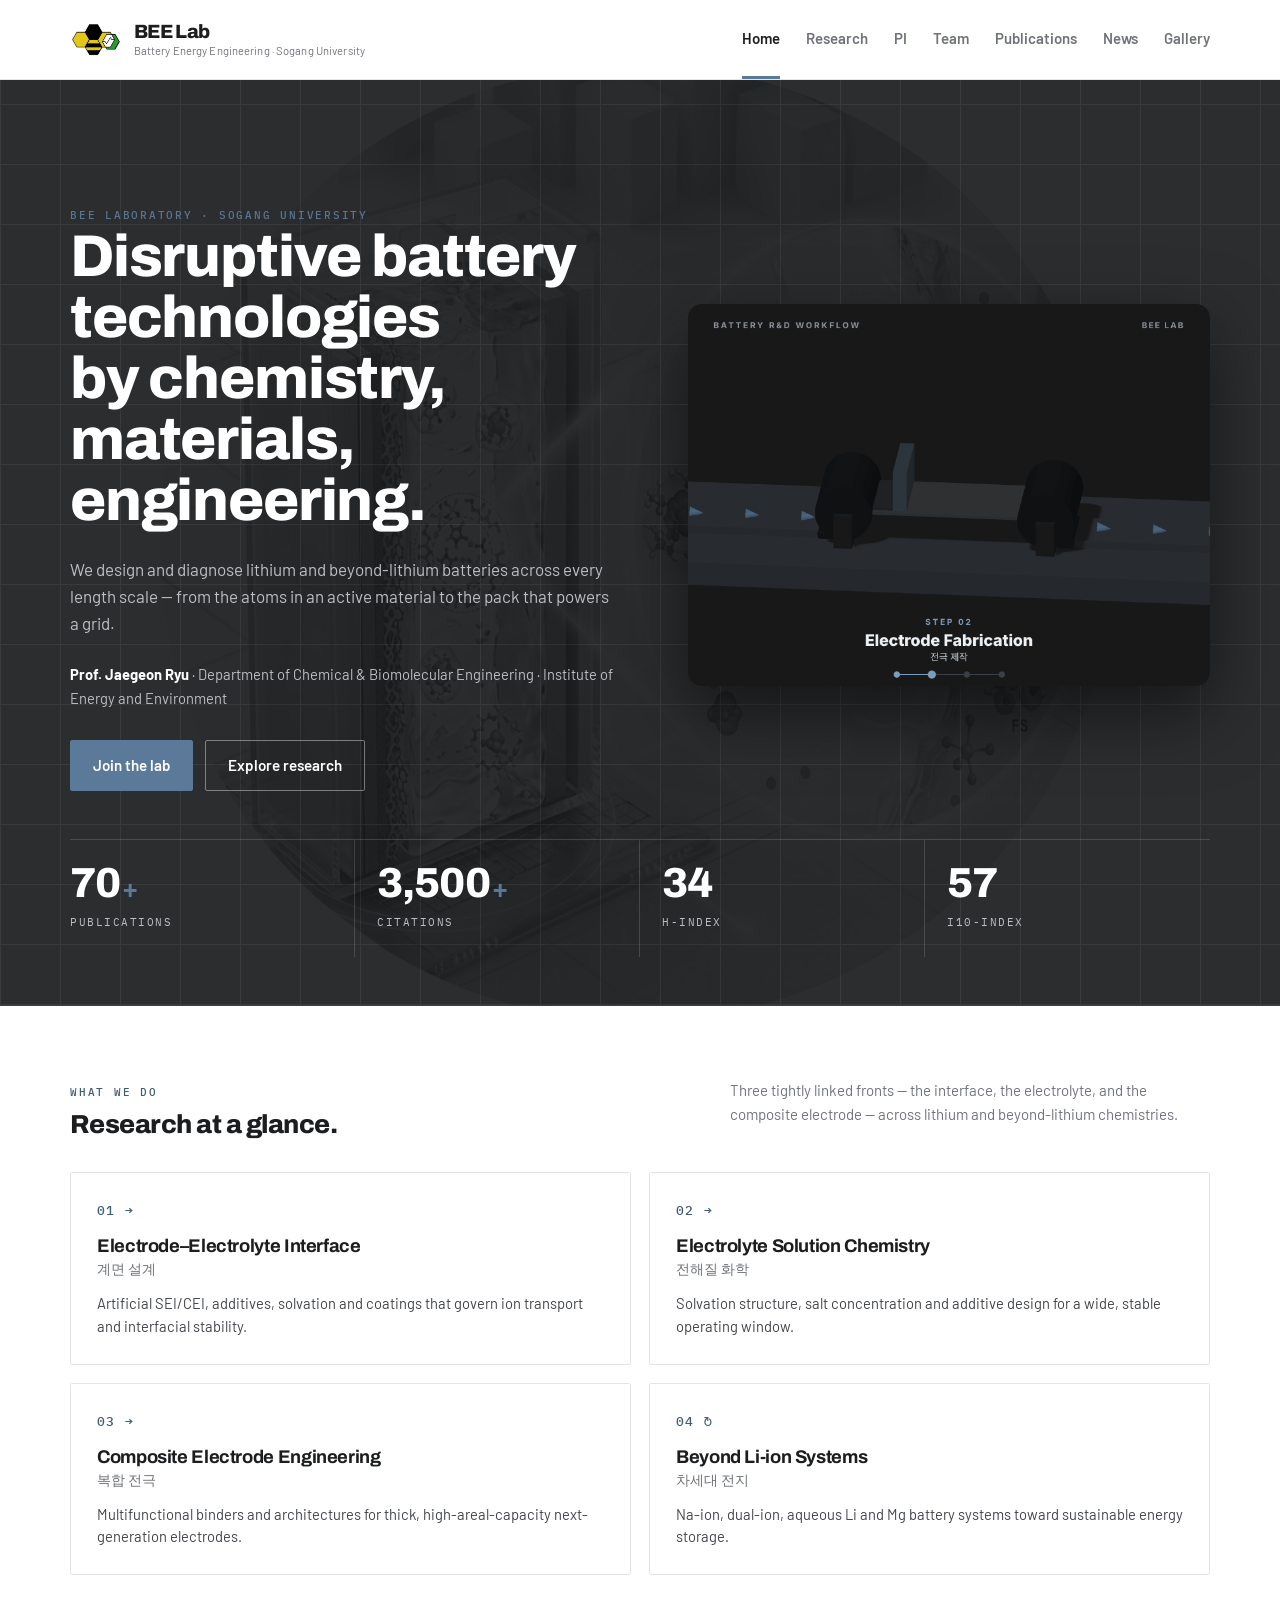
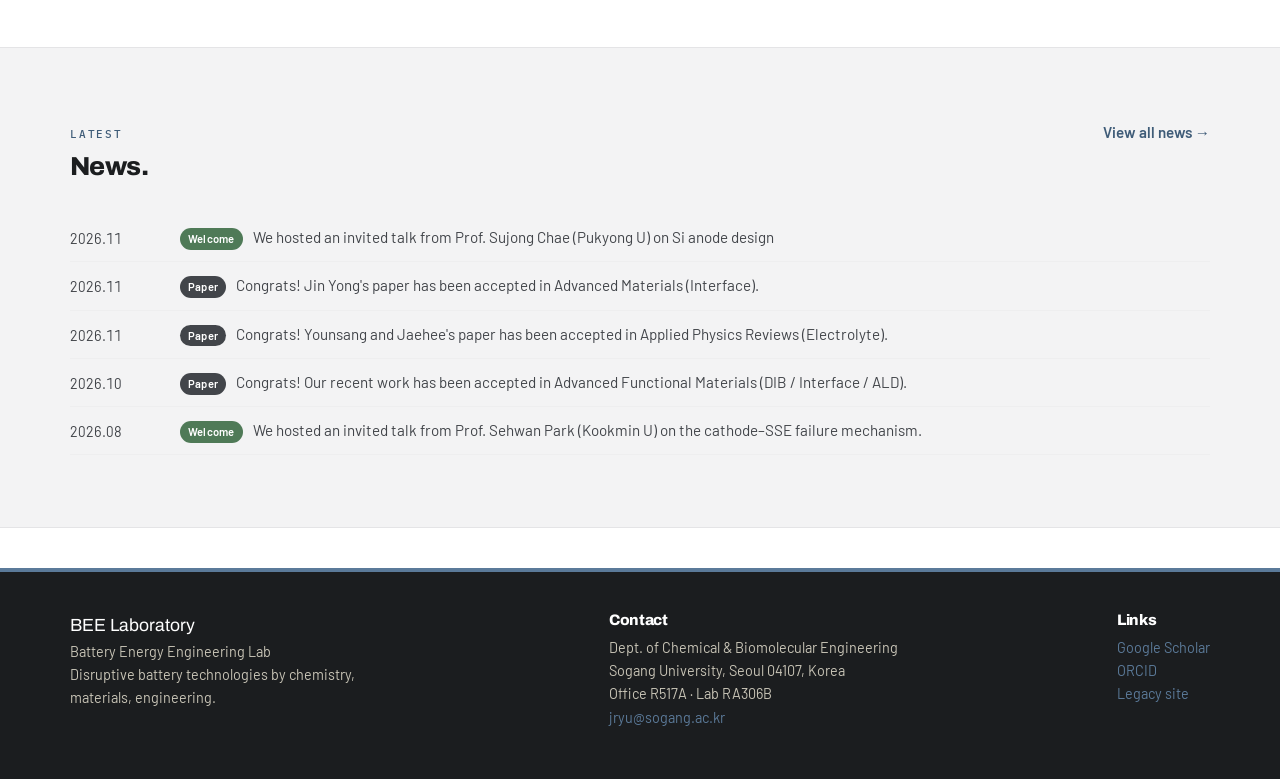
==== commit 967cfbbd: "Add files via upload" ====
--- a/index.html
+++ b/index.html
@@ -31,12 +31,13 @@
             <a class="btn btn-ghost" href="research.html">Explore research</a>
           </div>
         </div>
+
+        <figure class="hero-workflow">
+          <img src="assets/img/workflow.gif" width="820" height="600"
+               alt="Battery R&D workflow — material synthesis, electrode fabrication, cell assembly, and cell evaluation">
+        </figure>
       </div>
 
-      <figure class="hero-workflow">
-        <img src="assets/img/workflow.gif" width="1000" height="460"
-             alt="Battery R&D workflow — material synthesis, electrode fabrication, cell assembly, and cell evaluation">
-      </figure>
       <div class="stats" id="hero-stats"></div>
     </div>
   </section>
--- a/assets/css/style.css
+++ b/assets/css/style.css
@@ -148,17 +148,19 @@
     repeating-linear-gradient(90deg,#fff 0 1px,transparent 1px 60px);
 }
 .hero .wrap { position: relative; z-index: 1; padding: 120px 30px 48px; width: 100%; }
-.hero-top { display: block; }
-.hero-copy { min-width: 0; max-width: 820px; }
-/* workflow film strip — background matches .hero (#191b1d) so it blends seamlessly */
+.hero-top {
+  display: grid; grid-template-columns: minmax(0, 1.04fr) minmax(0, .96fr);
+  gap: 52px; align-items: center;
+}
+.hero-copy { min-width: 0; max-width: 600px; }
+/* workflow animation — background matches .hero (#191b1d) so it blends seamlessly */
 .hero-workflow {
-  margin: 40px auto 6px; width: 100%; max-width: 1000px;
+  margin: 0; width: 100%; max-width: 540px; justify-self: end;
 }
 .hero-workflow img {
-  width: 100%; height: auto; display: block; border-radius: 12px;
+  width: 100%; height: auto; display: block; border-radius: 14px;
   box-shadow: 0 26px 70px rgba(0,0,0,.5);
 }
-@media (max-width: 720px){ .hero-workflow { margin-top: 28px; } }
 .hero-art { display: flex; justify-content: center; align-items: center; }
 .hero-art img {
   max-width: 100%; max-height: 500px; width: auto;
@@ -778,9 +780,11 @@
 
 /* ------------------------------------------------------- responsive */
 @media (max-width: 900px) {
-  .hero-top { grid-template-columns: 1fr; gap: 24px; }
+  .hero-top { grid-template-columns: 1fr; gap: 30px; }
   .hero-art { order: -1; }
   .hero-art img { max-height: 300px; }
+  .hero-copy { max-width: 620px; }
+  .hero-workflow { justify-self: center; max-width: 560px; margin-top: 4px; }
   .cyc { width: min(78vw, 320px); }
   /* 좌우 라벨을 화면 안쪽으로 당겨 잘림 방지 */
   .cyc-lab { font-size: 11px; padding: 3px 7px; }
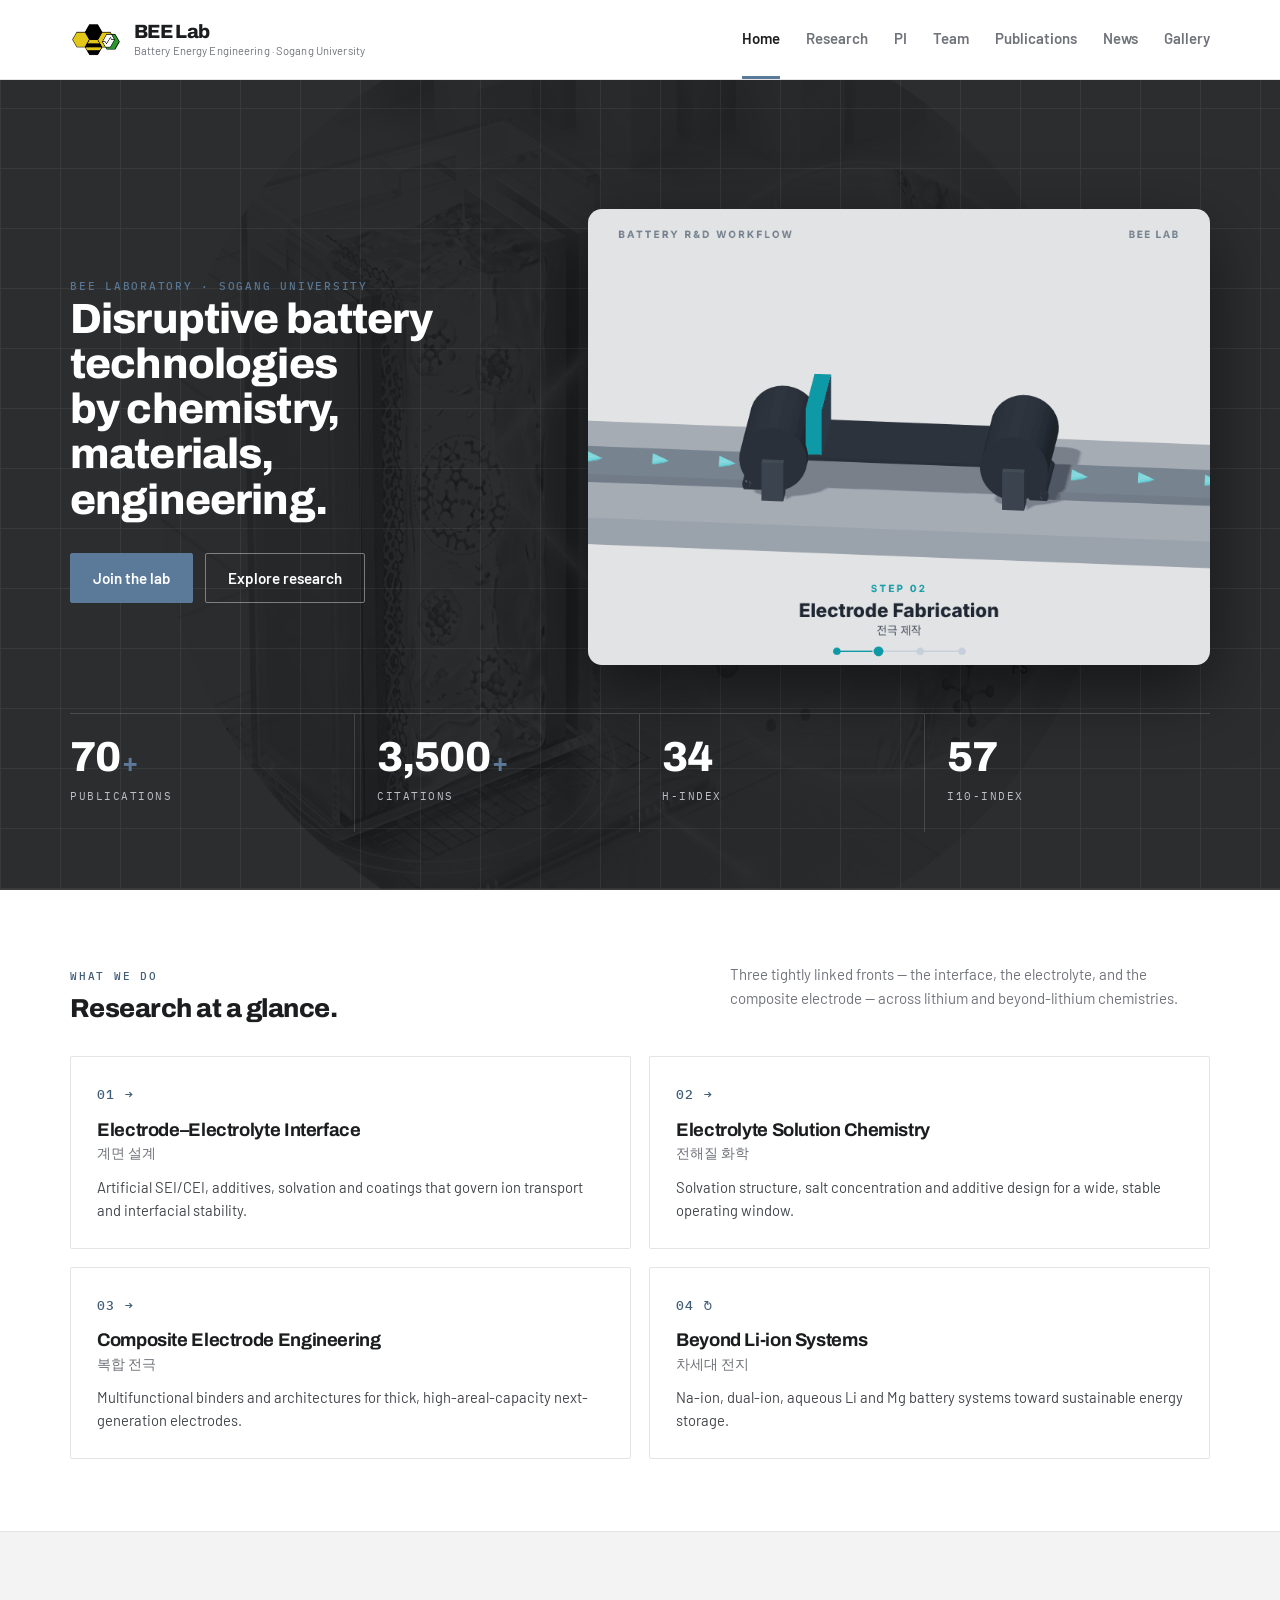
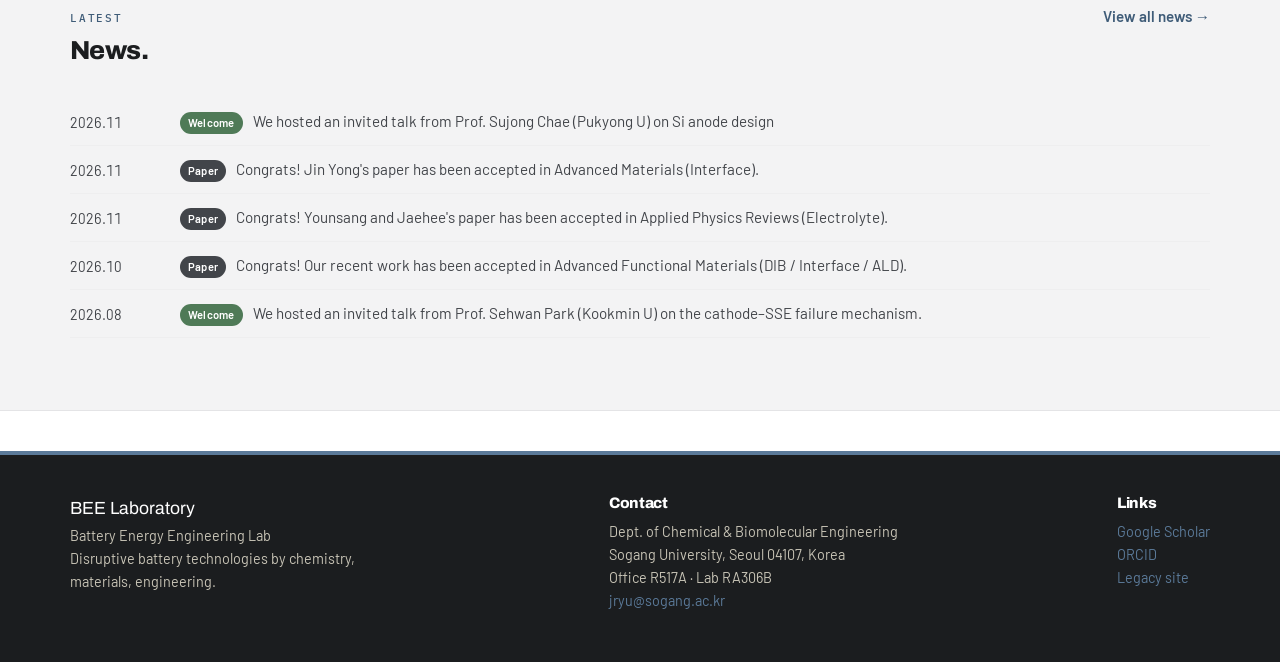
==== commit 4bdb94d0: "히어로 간소화: 리드·소속 삭제, 헤드라인 축소, GIF 확대(같은 행 유지) Co-Authored-By: Claude Opus 4.8 <noreply@anthropic.com> " ====
--- a/index.html
+++ b/index.html
@@ -18,14 +18,6 @@
         <div class="hero-copy">
           <span class="mono eyebrow">BEE Laboratory · Sogang University</span>
           <h1>Disruptive battery technologies by chemistry, materials, engineering.</h1>
-          <p class="lead">
-            We design and diagnose lithium and beyond-lithium batteries across every length
-            scale — from the atoms in an active material to the pack that powers a grid.
-          </p>
-          <div class="affil">
-            <strong>Prof. Jaegeon Ryu</strong> · Department of Chemical &amp; Biomolecular Engineering ·
-            Institute of Energy and Environment
-          </div>
           <div class="hero-cta">
             <a class="btn btn-solid" href="mailto:jryu@sogang.ac.kr?subject=Joining%20BEE%20Lab">Join the lab</a>
             <a class="btn btn-ghost" href="research.html">Explore research</a>
--- a/assets/css/style.css
+++ b/assets/css/style.css
@@ -149,13 +149,13 @@
 }
 .hero .wrap { position: relative; z-index: 1; padding: 120px 30px 48px; width: 100%; }
 .hero-top {
-  display: grid; grid-template-columns: minmax(0, 1.04fr) minmax(0, .96fr);
-  gap: 52px; align-items: center;
-}
-.hero-copy { min-width: 0; max-width: 600px; }
-/* workflow animation — background matches .hero (#191b1d) so it blends seamlessly */
+  display: grid; grid-template-columns: minmax(0, .86fr) minmax(0, 1.14fr);
+  gap: 48px; align-items: center;
+}
+.hero-copy { min-width: 0; max-width: 540px; }
+/* workflow animation card */
 .hero-workflow {
-  margin: 0; width: 100%; max-width: 540px; justify-self: end;
+  margin: 0; width: 100%; max-width: 680px; justify-self: end;
 }
 .hero-workflow img {
   width: 100%; height: auto; display: block; border-radius: 14px;
@@ -168,8 +168,8 @@
 }
 .hero .eyebrow { color: var(--accent); margin-bottom: 20px; opacity: .95; }
 .hero h1 {
-  font-size: clamp(34px, 4.6vw, 60px); font-weight: 800; line-height: 1.04;
-  margin: 0; max-width: 17ch; color: #fff; letter-spacing: -.02em;
+  font-size: clamp(28px, 3.3vw, 44px); font-weight: 800; line-height: 1.07;
+  margin: 0; max-width: 16ch; color: #fff; letter-spacing: -.02em;
 }
 .hero p.lead {
   color: var(--band-muted); max-width: 54ch; font-size: 17px;
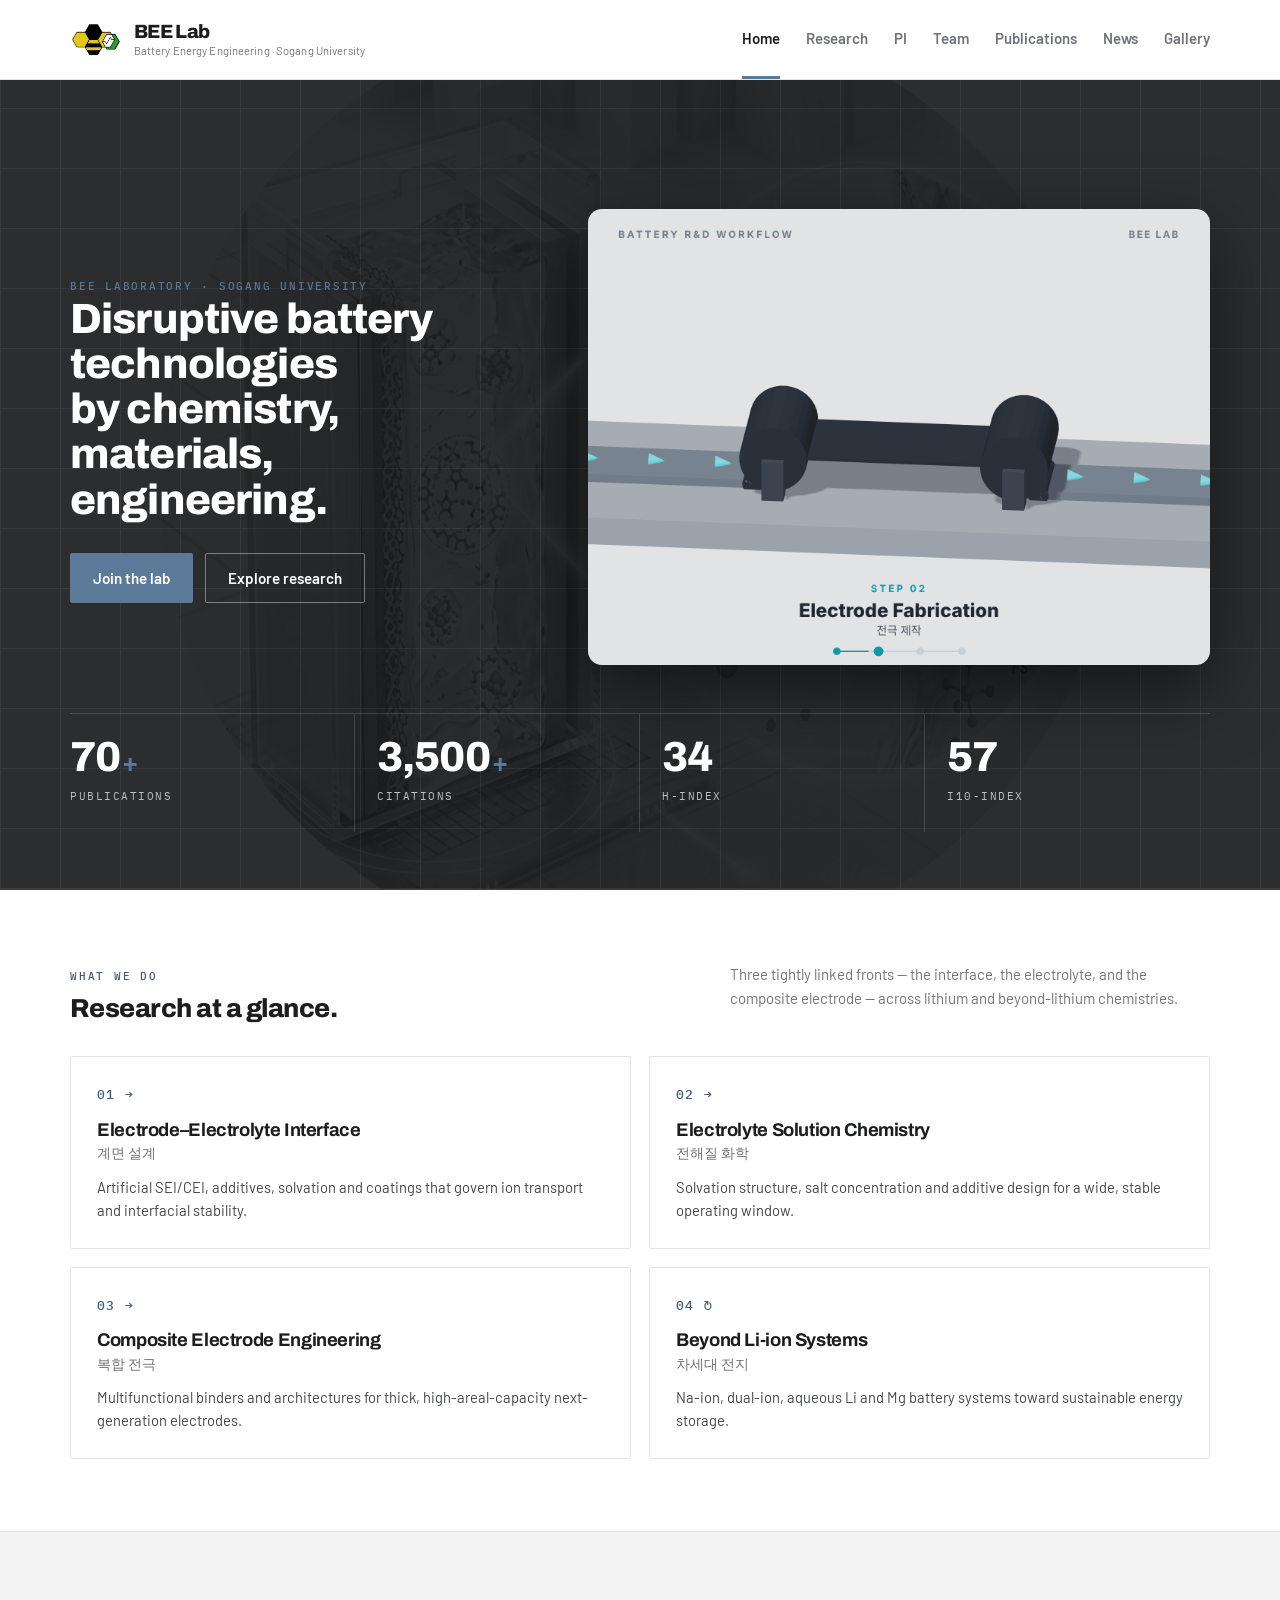
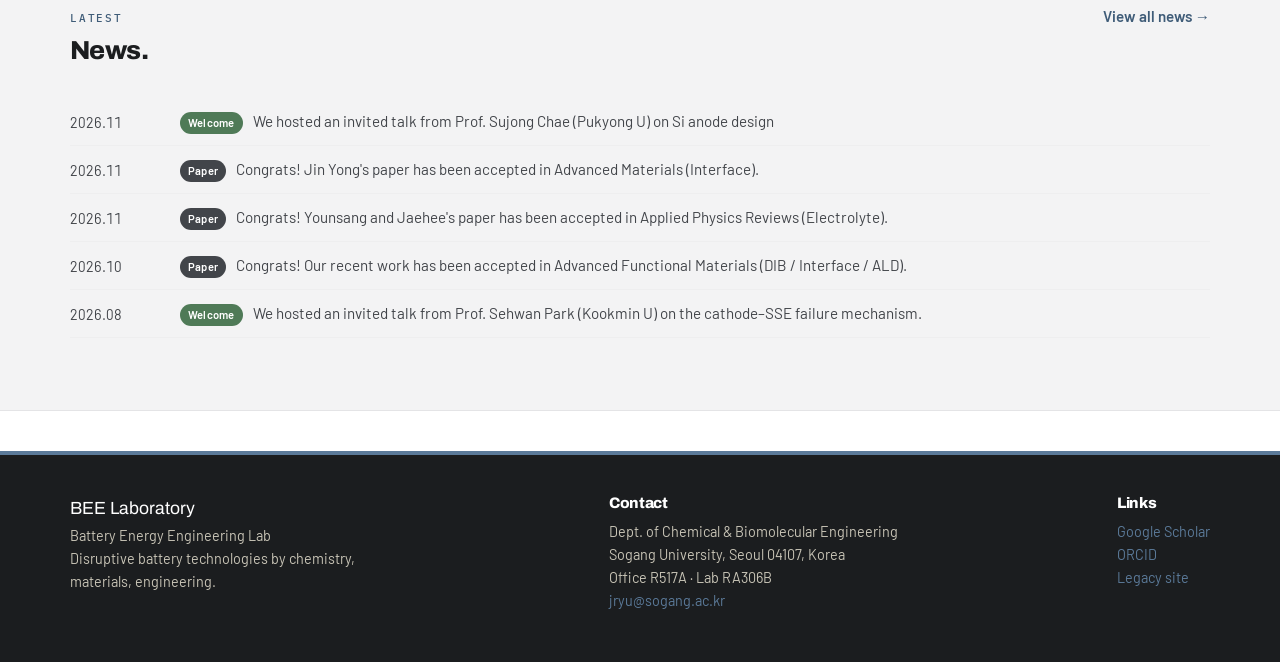
==== commit 835a6713: "index.html에서 GIF 참조를 workflow-v2.gif로 수정 (직전 커밋 누락 보완) Co-Authored-By: Claude Opus 4.8 <noreply@anth" ====
--- a/index.html
+++ b/index.html
@@ -25,7 +25,7 @@
         </div>
 
         <figure class="hero-workflow">
-          <img src="assets/img/workflow.gif" width="820" height="600"
+          <img src="assets/img/workflow-v2.gif" width="820" height="600"
                alt="Battery R&D workflow — material synthesis, electrode fabrication, cell assembly, and cell evaluation">
         </figure>
       </div>
